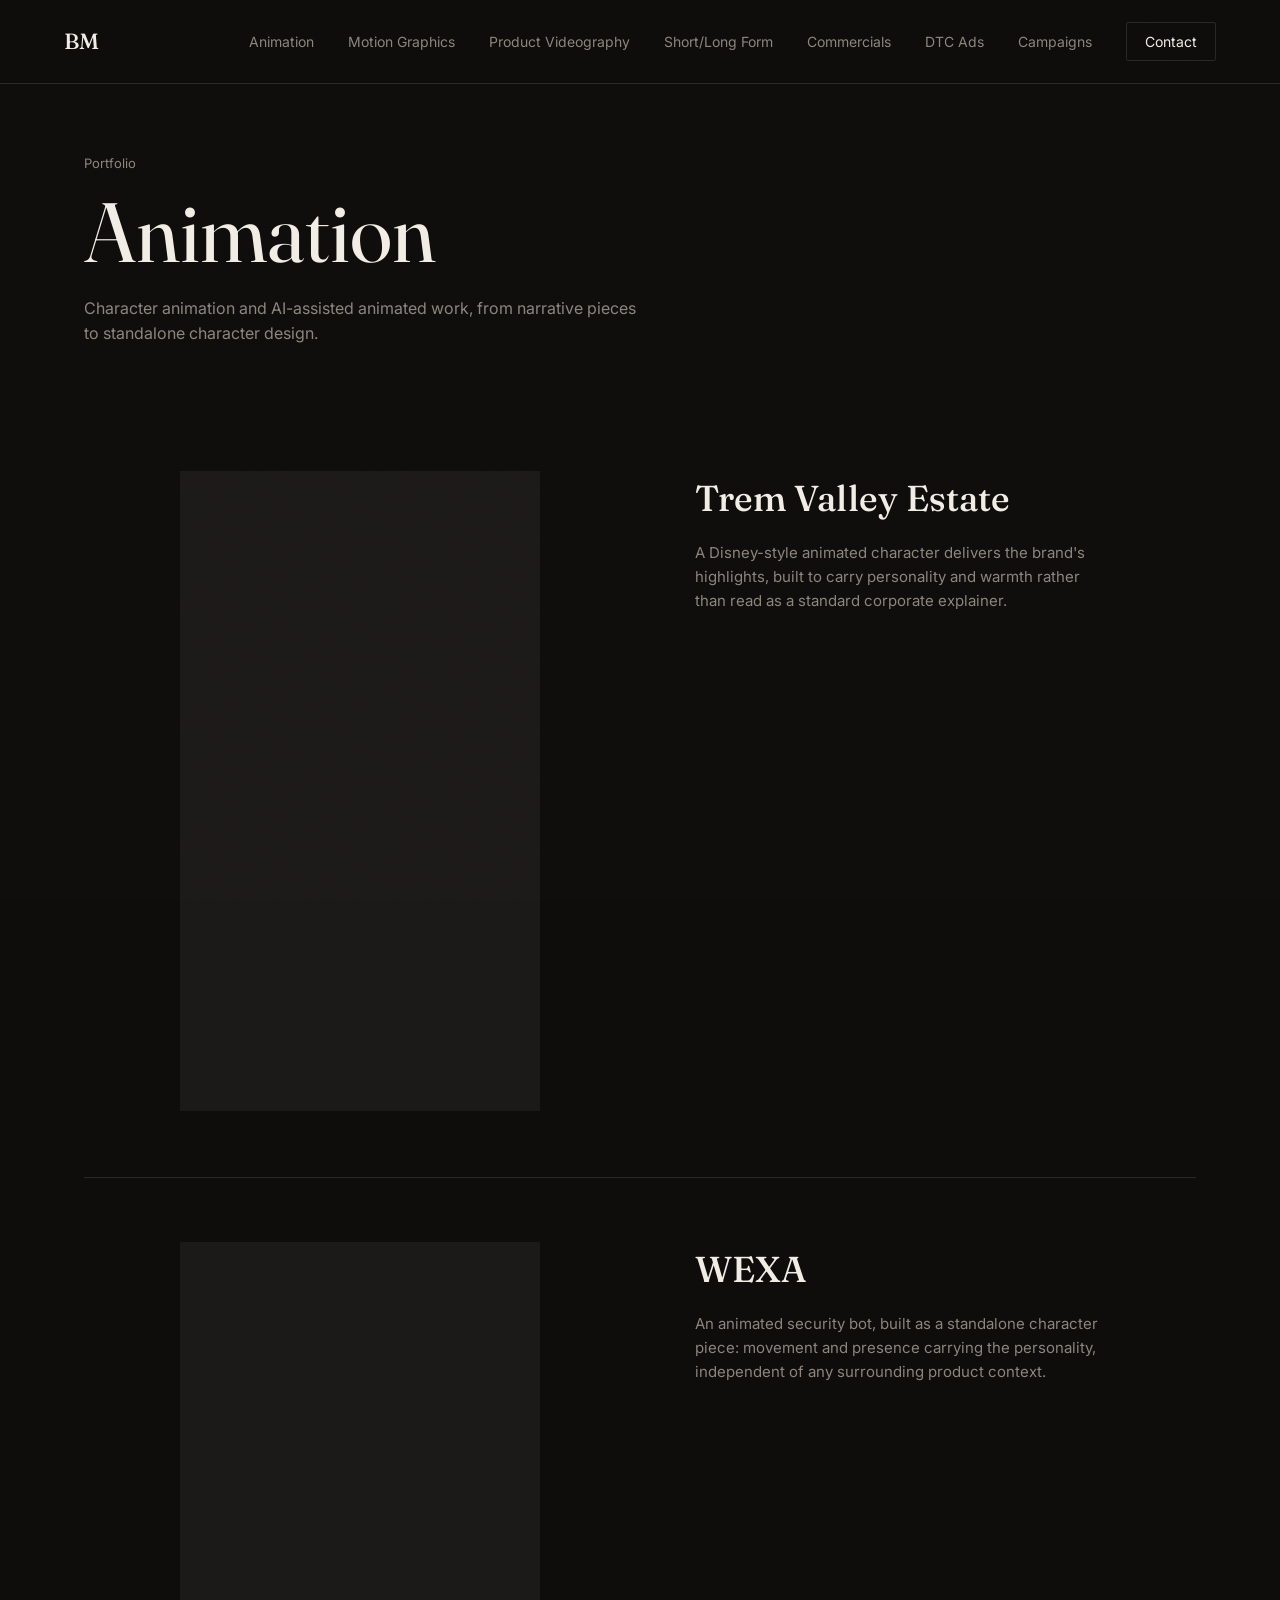
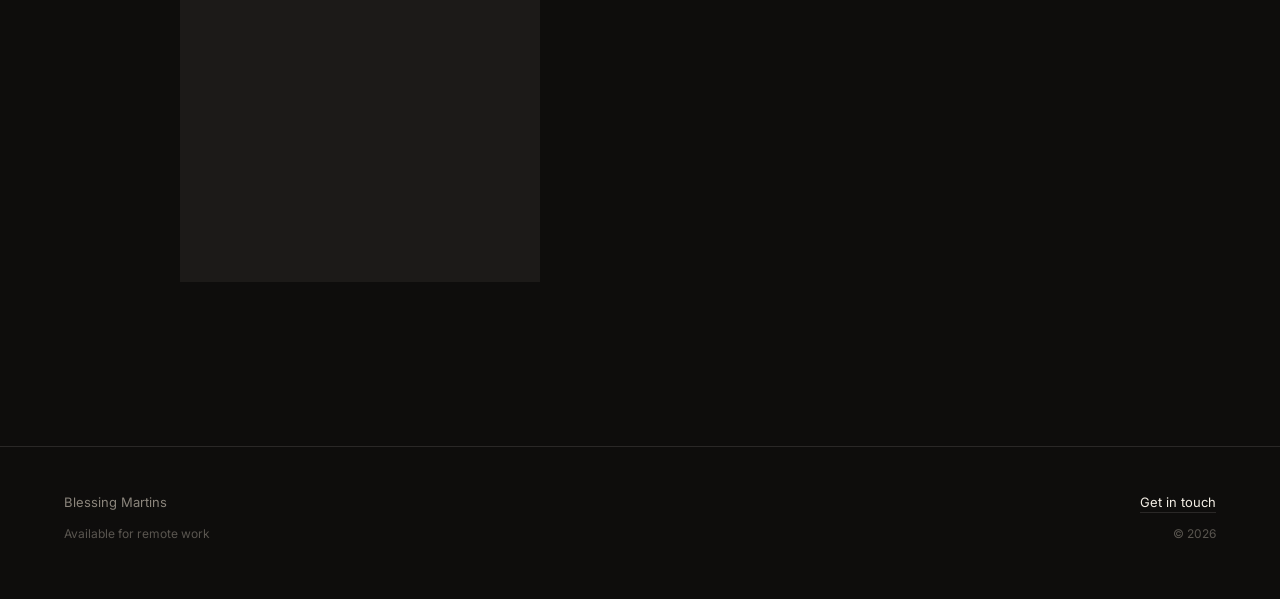
==== animation.html @ 02110c95 "Rename Animation.html to animation.html" ====
<!DOCTYPE html>

<html lang="en">
<head>
<meta charset="UTF-8">
<meta name="viewport" content="width=device-width, initial-scale=1.0">
<title>Animation: Blessing Martins</title>
<meta name="description" content="AI-assisted and character animation work, including Trem Valley Estate and WEXA.">
<link rel="preconnect" href="https://fonts.googleapis.com">
<link rel="preconnect" href="https://fonts.gstatic.com" crossorigin>
<link href="https://fonts.googleapis.com/css2?family=Fraunces:opsz,wght@9..144,300;9..144,400;9..144,500;9..144,600&family=Inter:wght@400;500;600&display=swap" rel="stylesheet">
<link rel="stylesheet" href="styles.css">
</head>
<body>

<div class="grain"></div>

<header class="site-nav">
  <a href="index.html" class="nav-mark">BM</a>
  <nav class="nav-links">
    <a href="animation.html">Animation</a>
    <a href="motion-graphics.html">Motion Graphics</a>
    <a href="product-videography.html">Product Videography</a>
    <a href="short-long-form.html">Short/Long Form</a>
    <a href="lifestyle-commercials.html">Commercials</a>
    <a href="dtc-ads.html">DTC Ads</a>
    <a href="brand-campaigns.html">Campaigns</a>
    <a href="contact.html" class="nav-cta">Contact</a>
  </nav>
  <button class="nav-toggle" aria-label="Menu" aria-expanded="false">
    <span></span><span></span><span></span>
  </button>
</header>

<section class="page-hero">
  <p class="page-eyebrow">Portfolio</p>
  <h1 class="page-title">Animation</h1>
  <p class="page-intro">Character animation and AI-assisted animated work, from narrative pieces to standalone character design.</p>
</section>

<section class="work-list">

  <article class="work-entry">
    <div class="embed-wrap embed-wrap--vertical">
      <iframe src="https://www.youtube.com/embed/hdkBNmiXy6w" title="Trem Valley Estate animation" allow="accelerometer; autoplay; clipboard-write; encrypted-media; gyroscope; picture-in-picture" allowfullscreen loading="lazy"></iframe>
    </div>
    <div class="work-copy">
      <h2>Trem Valley Estate</h2>
      <p>A Disney-style animated character delivers the brand's highlights, built to carry personality and warmth rather than read as a standard corporate explainer.</p>
    </div>
  </article>

  <article class="work-entry">
    <div class="embed-wrap embed-wrap--vertical">
      <iframe src="https://www.youtube.com/embed/DHwk0yoOimU" title="WEXA animation" allow="accelerometer; autoplay; clipboard-write; encrypted-media; gyroscope; picture-in-picture" allowfullscreen loading="lazy"></iframe>
    </div>
    <div class="work-copy">
      <h2>WEXA</h2>
      <p>An animated security bot, built as a standalone character piece: movement and presence carrying the personality, independent of any surrounding product context.</p>
    </div>
  </article>

</section>

<footer class="site-footer">
  <div class="footer-row">
    <span>Blessing Martins</span>
    <a href="contact.html">Get in touch</a>
  </div>
  <div class="footer-row footer-sub">
    <span>Available for remote work</span>
    <span>© 2026</span>
  </div>
</footer>

<script src="script.js"></script>

</body>
</html>
---- styles.css ----
/* ============================================
   TOKENS
   ============================================ */
:root{
  --black: #0E0D0C;
  --panel: #1C1A18;
  --panel-2: #211F1C;
  --cream: #F2EDE4;
  --grey: #8B857C;
  --rust: #8A1F11;
  --rust-bright: #B4341E;
  --line: rgba(242,237,228,0.12);

  --serif: 'Fraunces', Georgia, serif;
  --sans: 'Inter', -apple-system, sans-serif;

  --edge: clamp(20px, 5vw, 72px);
  --maxw: 1240px;
}

*{ box-sizing: border-box; margin: 0; padding: 0; }

html{ scroll-behavior: smooth; }

body{
  background: var(--black);
  color: var(--cream);
  font-family: var(--sans);
  font-size: 16px;
  line-height: 1.5;
  overflow-x: hidden;
  -webkit-font-smoothing: antialiased;
}

@media (prefers-reduced-motion: reduce){
  *{ animation-duration: 0.001ms !important; animation-iteration-count: 1 !important; transition-duration: 0.001ms !important; scroll-behavior: auto !important; }
}

/* subtle film-grain overlay, purely decorative */
.grain{
  position: fixed; inset: 0; pointer-events: none; z-index: 999;
  opacity: 0.035; mix-blend-mode: overlay;
  background-image: url("data:image/svg+xml,%3Csvg xmlns='http://www.w3.org/2000/svg' width='120' height='120'%3E%3Cfilter id='n'%3E%3CfeTurbulence type='fractalNoise' baseFrequency='0.9' numOctaves='2' stitchTiles='stitch'/%3E%3C/filter%3E%3Crect width='100%25' height='100%25' filter='url(%23n)'/%3E%3C/svg%3E");
}

a{ color: inherit; text-decoration: none; }

::selection{ background: var(--rust); color: var(--cream); }

:focus-visible{
  outline: 2px solid var(--rust-bright);
  outline-offset: 3px;
}

/* ============================================
   NAV
   ============================================ */
.site-nav{
  position: sticky; top: 0; z-index: 100;
  display: flex; align-items: center; justify-content: space-between;
  padding: 22px var(--edge);
  background: rgba(14,13,12,0.86);
  backdrop-filter: blur(10px);
  border-bottom: 1px solid var(--line);
}

.nav-mark{
  font-family: var(--serif);
  font-size: 22px;
  font-weight: 500;
  letter-spacing: 0.02em;
}

.nav-links{
  display: flex; align-items: center; gap: 34px;
  font-size: 14px;
}

.nav-links a{
  color: var(--grey);
  transition: color 0.2s ease;
  white-space: nowrap;
}
.nav-links a:hover{ color: var(--cream); }

.nav-cta{
  color: var(--cream) !important;
  border: 1px solid var(--line);
  padding: 8px 18px;
  border-radius: 2px;
}
.nav-cta:hover{ border-color: var(--rust-bright); }

.nav-toggle{
  display: none;
  flex-direction: column; gap: 5px;
  background: none; border: none; cursor: pointer; padding: 8px;
}
.nav-toggle span{ width: 22px; height: 1.5px; background: var(--cream); }

/* ============================================
   HERO
   ============================================ */
.hero{
  min-height: 88vh;
  display: flex; flex-direction: column; justify-content: center;
  padding: 60px var(--edge) 0;
  position: relative;
}

.hero-inner{ max-width: var(--maxw); margin: 0 auto; width: 100%; }

.tally{
  display: flex; align-items: center; gap: 10px;
  margin-bottom: 28px;
  opacity: 0;
  animation: fadeIn 0.6s ease 0.15s forwards;
}
.tally-dot{
  width: 8px; height: 8px; border-radius: 50%;
  background: var(--rust-bright);
  animation: pulse 2.2s ease-in-out 1.2s infinite;
}
.tally-label{
  font-size: 12px; letter-spacing: 0.14em; color: var(--grey);
}

.hero-title{
  font-family: var(--serif);
  font-weight: 400;
  font-size: clamp(48px, 9vw, 118px);
  line-height: 0.98;
  letter-spacing: -0.01em;
}
.hero-title .line{
  display: block;
  overflow: hidden;
}
.hero-title .line span{ display: block; }

.hero-title .line{
  clip-path: inset(0 0 0 0);
}
.hero-title .line{
  opacity: 0;
  transform: translateY(60px);
  animation: riseIn 0.9s cubic-bezier(.22,1,.36,1) forwards;
}
.hero-title .line[data-line="1"]{ animation-delay: 0.35s; }
.hero-title .line[data-line="2"]{ animation-delay: 0.5s; color: var(--grey); }

.hero-sub{
  margin-top: 26px;
  font-size: 15px;
  color: var(--grey);
  letter-spacing: 0.02em;
  opacity: 0;
  animation: fadeIn 0.7s ease 0.9s forwards;
}

@keyframes riseIn{
  to{ opacity: 1; transform: translateY(0); }
}
@keyframes fadeIn{
  to{ opacity: 1; }
}
@keyframes pulse{
  0%, 100%{ opacity: 1; box-shadow: 0 0 0 0 rgba(180,52,30,0.5); }
  50%{ opacity: 0.55; box-shadow: 0 0 0 6px rgba(180,52,30,0); }
}

.capability-strip{
  list-style: none;
  display: flex; flex-wrap: wrap;
  gap: 0;
  margin-top: 80px;
  border-top: 1px solid var(--line);
  padding-top: 0;
}
.capability-strip li{
  font-size: 13px;
  color: var(--grey);
  padding: 16px 22px 16px 0;
  margin-right: 22px;
  position: relative;
}
.capability-strip li:not(:last-child)::after{
  content: '';
  position: absolute;
  right: 0; top: 50%; transform: translateY(-50%);
  width: 1px; height: 12px;
  background: var(--line);
}

/* ============================================
   BIO
   ============================================ */
.bio{
  padding: 140px var(--edge);
  border-top: 1px solid var(--line);
}
.bio-text{
  max-width: 900px; margin: 0 auto;
  font-family: var(--serif);
  font-size: clamp(24px, 3.4vw, 40px);
  font-weight: 300;
  line-height: 1.35;
  color: var(--grey);
}
.bio-text .w{
  display: inline-block;
  opacity: 0.18;
  transition: opacity 0.4s ease, color 0.4s ease;
}
.bio-text.revealed .w{
  color: var(--cream);
}

/* ============================================
   SECTION HEAD (shared)
   ============================================ */
.section-head{
  max-width: var(--maxw); margin: 0 auto;
  padding: 0 var(--edge);
  display: flex; align-items: baseline; justify-content: space-between;
  flex-wrap: wrap; gap: 12px;
  margin-bottom: 48px;
}
.section-head h2{
  font-family: var(--serif);
  font-weight: 400;
  font-size: clamp(30px, 4vw, 46px);
}
.section-note{
  font-size: 14px; color: var(--grey);
}

/* ============================================
   PORTFOLIO GRID
   ============================================ */
.portfolio{
  padding: 40px 0 140px;
  border-top: 1px solid var(--line);
}

.cat-grid{
  max-width: var(--maxw); margin: 0 auto;
  padding: 0 var(--edge);
  display: grid;
  grid-template-columns: repeat(2, 1fr);
  gap: 2px;
  background: var(--line);
}

.cat-card{
  background: var(--black);
  padding: 0;
  display: flex; flex-direction: column;
}

.cat-media{
  aspect-ratio: 16/10;
  background: var(--panel);
  overflow: hidden;
  position: relative;
}
.cat-video{
  width: 100%; height: 100%; object-fit: cover;
  display: block;
  filter: grayscale(0.15);
  transition: filter 0.4s ease, transform 0.6s ease;
}
.cat-card:hover .cat-video{
  filter: grayscale(0);
  transform: scale(1.02);
}

.cat-meta{
  padding: 26px 4px 40px;
}
.cat-meta h3{
  font-family: var(--serif);
  font-weight: 500;
  font-size: 24px;
  margin-bottom: 6px;
}
.cat-sub{
  font-size: 13px; color: var(--grey);
  margin-bottom: 16px;
}
.cat-link{
  font-size: 13px;
  display: inline-flex; align-items: center; gap: 8px;
  border-bottom: 1px solid var(--line);
  padding-bottom: 3px;
  transition: border-color 0.2s ease, color 0.2s ease;
}
.cat-link:hover{
  border-color: var(--rust-bright);
  color: var(--rust-bright);
}

/* ============================================
   CAMPAIGNS PREVIEW
   ============================================ */
.campaigns-preview{
  padding: 120px var(--edge) 160px;
  border-top: 1px solid var(--line);
}
.campaign-strip{
  list-style: none;
  max-width: var(--maxw); margin: 44px auto 0;
  display: flex; flex-wrap: wrap;
  border-top: 1px solid var(--line);
}
.campaign-strip li{
  font-family: var(--serif);
  font-size: clamp(20px, 3vw, 32px);
  font-weight: 400;
  color: var(--grey);
  padding: 22px 34px 22px 0;
  border-bottom: 1px solid var(--line);
  flex: 1 1 auto;
  transition: color 0.25s ease;
}
.campaign-strip li:hover{ color: var(--cream); }

.btn-outline{
  display: inline-block;
  margin: 44px auto 0;
  max-width: var(--maxw);
  padding: 14px 30px;
  border: 1px solid var(--line);
  font-size: 14px;
  border-radius: 2px;
  transition: border-color 0.2s ease, background 0.2s ease;
}
.btn-outline:hover{
  border-color: var(--rust-bright);
  background: rgba(138,31,17,0.12);
}
.campaigns-preview{ text-align: left; }
.campaigns-preview .btn-outline{
  margin-left: max(var(--edge) - var(--edge), 0px);
}

/* ============================================
   FOOTER
   ============================================ */
.site-footer{
  padding: 40px var(--edge) 50px;
  border-top: 1px solid var(--line);
  font-size: 13px;
  color: var(--grey);
}
.footer-row{
  max-width: var(--maxw); margin: 0 auto;
  display: flex; justify-content: space-between;
  padding: 6px 0;
}
.footer-row a{
  color: var(--cream);
  border-bottom: 1px solid var(--line);
}
.footer-row a:hover{ border-color: var(--rust-bright); }
.footer-sub{ color: var(--grey); opacity: 0.6; font-size: 12px; }

/* ============================================
   YOUTUBE EMBEDS
   ============================================ */
.embed-wrap{
  position: relative;
  width: 100%;
  background: var(--panel);
  overflow: hidden;
}
.embed-wrap iframe{
  position: absolute; top: 0; left: 0;
  width: 100%; height: 100%;
  border: 0; display: block;
}
/* vertical 9:16 source */
.embed-wrap--vertical{
  aspect-ratio: 9/16;
  max-width: 360px;
  margin: 0 auto;
}
/* horizontal 16:9 source */
.embed-wrap--horizontal{
  aspect-ratio: 16/9;
}
.media-pending{
  aspect-ratio: 16/10;
  background: var(--panel);
  display: flex; align-items: center; justify-content: center;
  border: 1px dashed var(--line);
}
.media-pending span{
  font-size: 13px; color: var(--grey);
  letter-spacing: 0.02em;
}

/* ============================================
   PAGE HERO (sub-pages)
   ============================================ */
.page-hero{
  max-width: var(--maxw); margin: 0 auto;
  padding: 70px var(--edge) 60px;
}
.page-eyebrow{
  font-size: 13px; color: var(--grey);
  margin-bottom: 16px;
}
.page-title{
  font-family: var(--serif);
  font-weight: 400;
  font-size: clamp(40px, 7vw, 84px);
  line-height: 1;
  margin-bottom: 22px;
}
.page-intro{
  max-width: 560px;
  font-size: 16px;
  color: var(--grey);
  line-height: 1.6;
}

/* ============================================
   CAMPAIGN LIST
   ============================================ */
.campaign-list{
  max-width: var(--maxw); margin: 0 auto;
  padding: 0 var(--edge) 100px;
  display: flex; flex-direction: column;
  gap: 2px;
}

.campaign-entry{
  display: grid;
  grid-template-columns: 1.1fr 1fr;
  gap: 60px;
  padding: 64px 0;
  border-top: 1px solid var(--line);
  align-items: start;
}
.campaign-entry:first-child{ border-top: none; }

.campaign-media{
  aspect-ratio: 16/10;
  background: var(--panel);
  overflow: hidden;
}
.campaign-media video{
  width: 100%; height: 100%; object-fit: cover; display: block;
}

.campaign-copy h2{
  font-family: var(--serif);
  font-weight: 500;
  font-size: clamp(26px, 3vw, 36px);
  margin-bottom: 30px;
}

.brief-grid{
  display: flex; flex-direction: column; gap: 22px;
}
.brief-grid dt{
  font-size: 12px;
  letter-spacing: 0.06em;
  color: var(--rust-bright);
  margin-bottom: 6px;
}
.brief-grid dd{
  font-size: 15px;
  color: var(--cream);
  line-height: 1.55;
  max-width: 46ch;
}

.campaign-entry--split{
  grid-template-columns: 1fr;
  gap: 40px;
}
.campaign-copy--full{ max-width: 640px; }
.campaign-media-pair{
  display: grid;
  grid-template-columns: 1fr 1fr;
  gap: 24px;
}
.media-label{
  margin-top: 10px;
  font-size: 13px;
  color: var(--grey);
}

/* ============================================
   WORK LIST (category pages)
   ============================================ */
.work-list{
  max-width: var(--maxw); margin: 0 auto;
  padding: 0 var(--edge) 100px;
  display: flex; flex-direction: column;
  gap: 2px;
}

.work-entry{
  display: grid;
  grid-template-columns: 1.1fr 1fr;
  gap: 60px;
  padding: 64px 0;
  border-top: 1px solid var(--line);
  align-items: start;
}
.work-entry:first-child{ border-top: none; }

.work-media{
  aspect-ratio: 16/10;
  background: var(--panel);
  overflow: hidden;
}
.work-media video{
  width: 100%; height: 100%; object-fit: cover; display: block;
}

.work-copy h2{
  font-family: var(--serif);
  font-weight: 500;
  font-size: clamp(26px, 3vw, 36px);
  margin-bottom: 16px;
}
.work-copy p{
  font-size: 15px;
  color: var(--grey);
  line-height: 1.6;
  max-width: 46ch;
}

/* before/after pair (TCR) */
.work-entry--pair{
  grid-template-columns: 1fr 1fr;
  gap: 24px;
  padding-bottom: 32px;
}
.work-entry--pair .media-label{
  margin-top: 10px;
  font-size: 13px;
  color: var(--grey);
}
.work-copy--standalone{
  padding: 0 0 64px;
  max-width: 640px;
}

/* ============================================
   CONTACT PAGE
   ============================================ */
.contact-hero{
  max-width: 720px; margin: 0 auto;
  padding: 110px var(--edge) 160px;
}
.contact-title{
  font-family: var(--serif);
  font-weight: 400;
  font-size: clamp(44px, 8vw, 88px);
  line-height: 1.02;
  margin: 20px 0 26px;
}
.contact-email{
  display: inline-block;
  margin-top: 46px;
  font-family: var(--serif);
  font-size: clamp(22px, 3.2vw, 32px);
  color: var(--cream);
  border-bottom: 1px solid var(--line);
  padding-bottom: 6px;
  transition: color 0.2s ease, border-color 0.2s ease;
}
.contact-email:hover{
  color: var(--rust-bright);
  border-color: var(--rust-bright);
}
.contact-meta{
  margin-top: 70px;
  display: flex; flex-direction: column; gap: 26px;
  border-top: 1px solid var(--line);
  padding-top: 36px;
}
.contact-meta dt{
  font-size: 12px;
  letter-spacing: 0.06em;
  color: var(--rust-bright);
  margin-bottom: 8px;
}
.contact-meta dd{
  font-size: 15px;
  color: var(--grey);
  line-height: 1.55;
  max-width: 46ch;
}

/* ============================================
   RESPONSIVE
   ============================================ */
@media (max-width: 860px){
  .nav-links{
    position: fixed; top: 65px; left: 0; right: 0;
    background: var(--black);
    flex-direction: column;
    align-items: flex-start;
    padding: 20px var(--edge) 30px;
    border-bottom: 1px solid var(--line);
    transform: translateY(-8px);
    opacity: 0;
    pointer-events: none;
    transition: opacity 0.2s ease, transform 0.2s ease;
  }
  .nav-links.open{
    opacity: 1; transform: translateY(0); pointer-events: auto;
  }
  .nav-toggle{ display: flex; }

  .cat-grid{ grid-template-columns: 1fr; }
  .campaign-strip li{ flex: 1 1 100%; }

  .campaign-entry{ grid-template-columns: 1fr; gap: 28px; }
  .campaign-media-pair{ grid-template-columns: 1fr; }

  .work-entry{ grid-template-columns: 1fr; gap: 28px; }
  .work-entry--pair{ grid-template-columns: 1fr; }
}
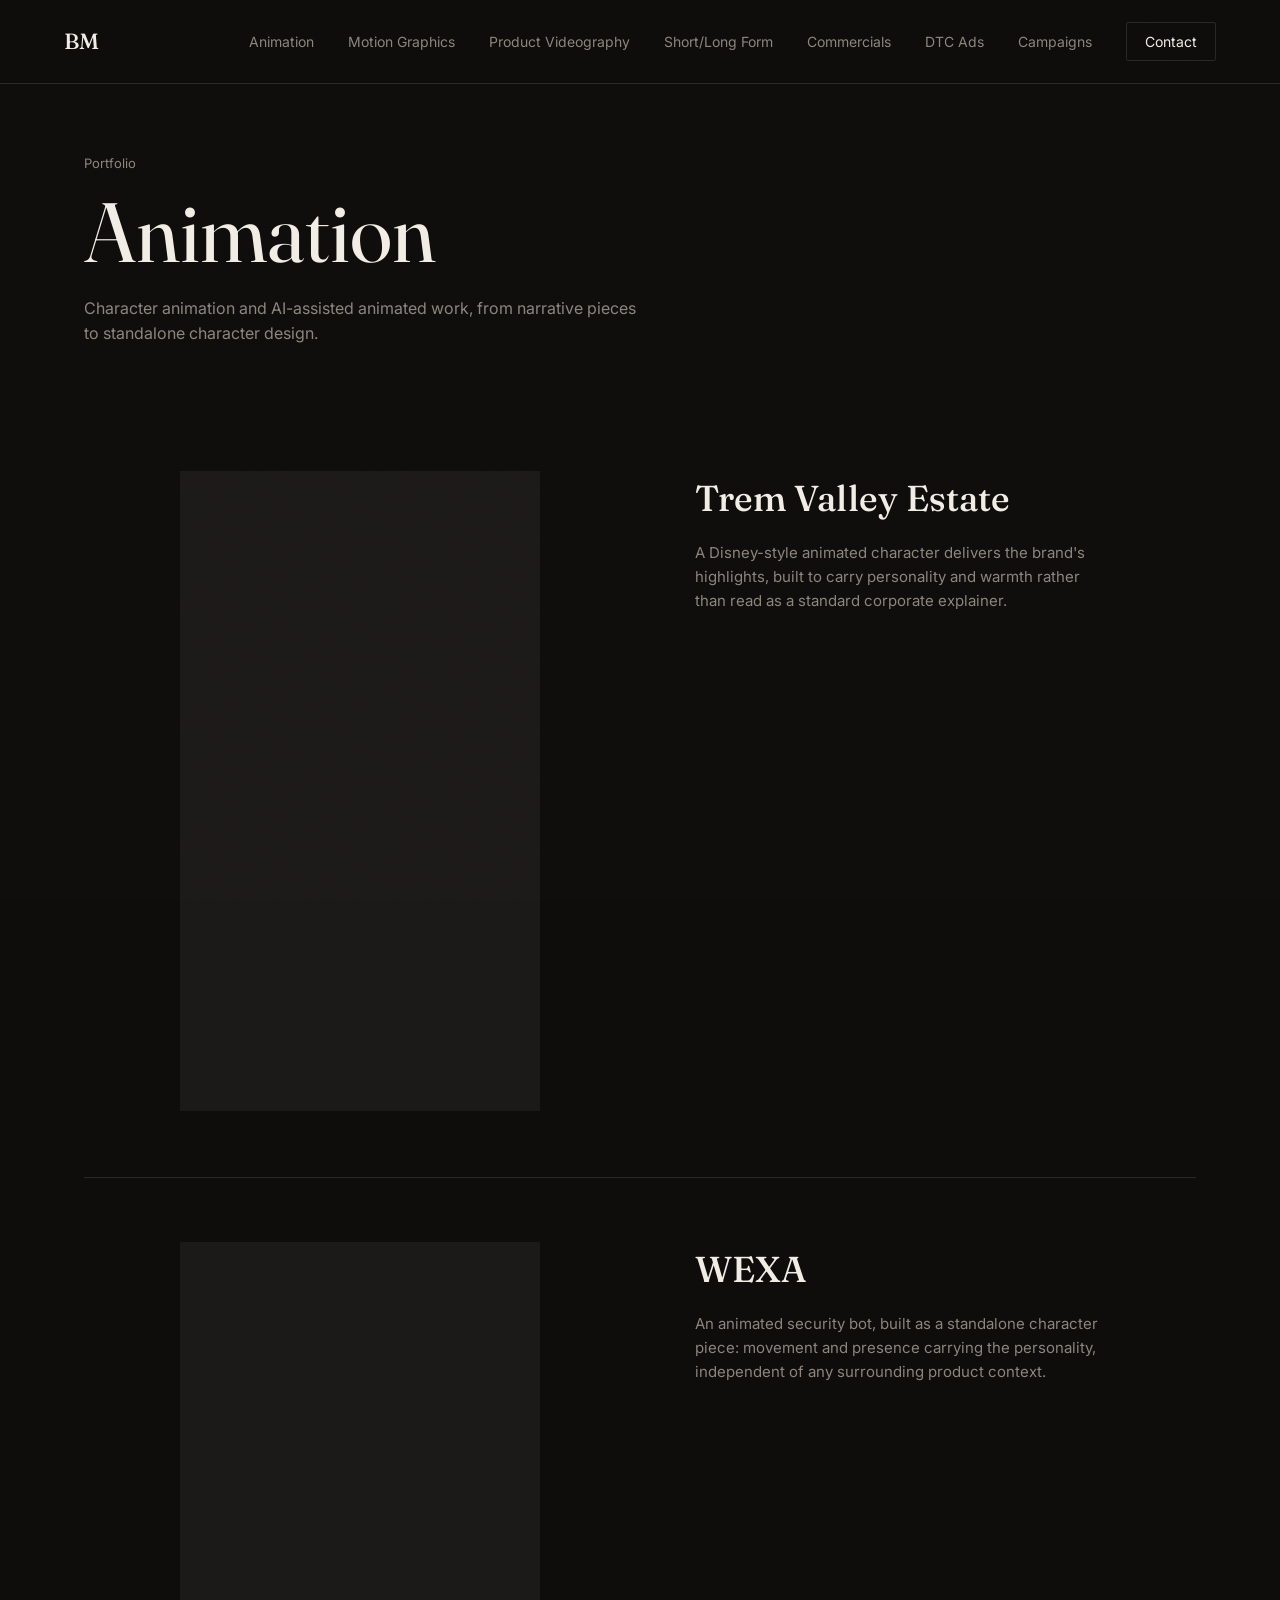
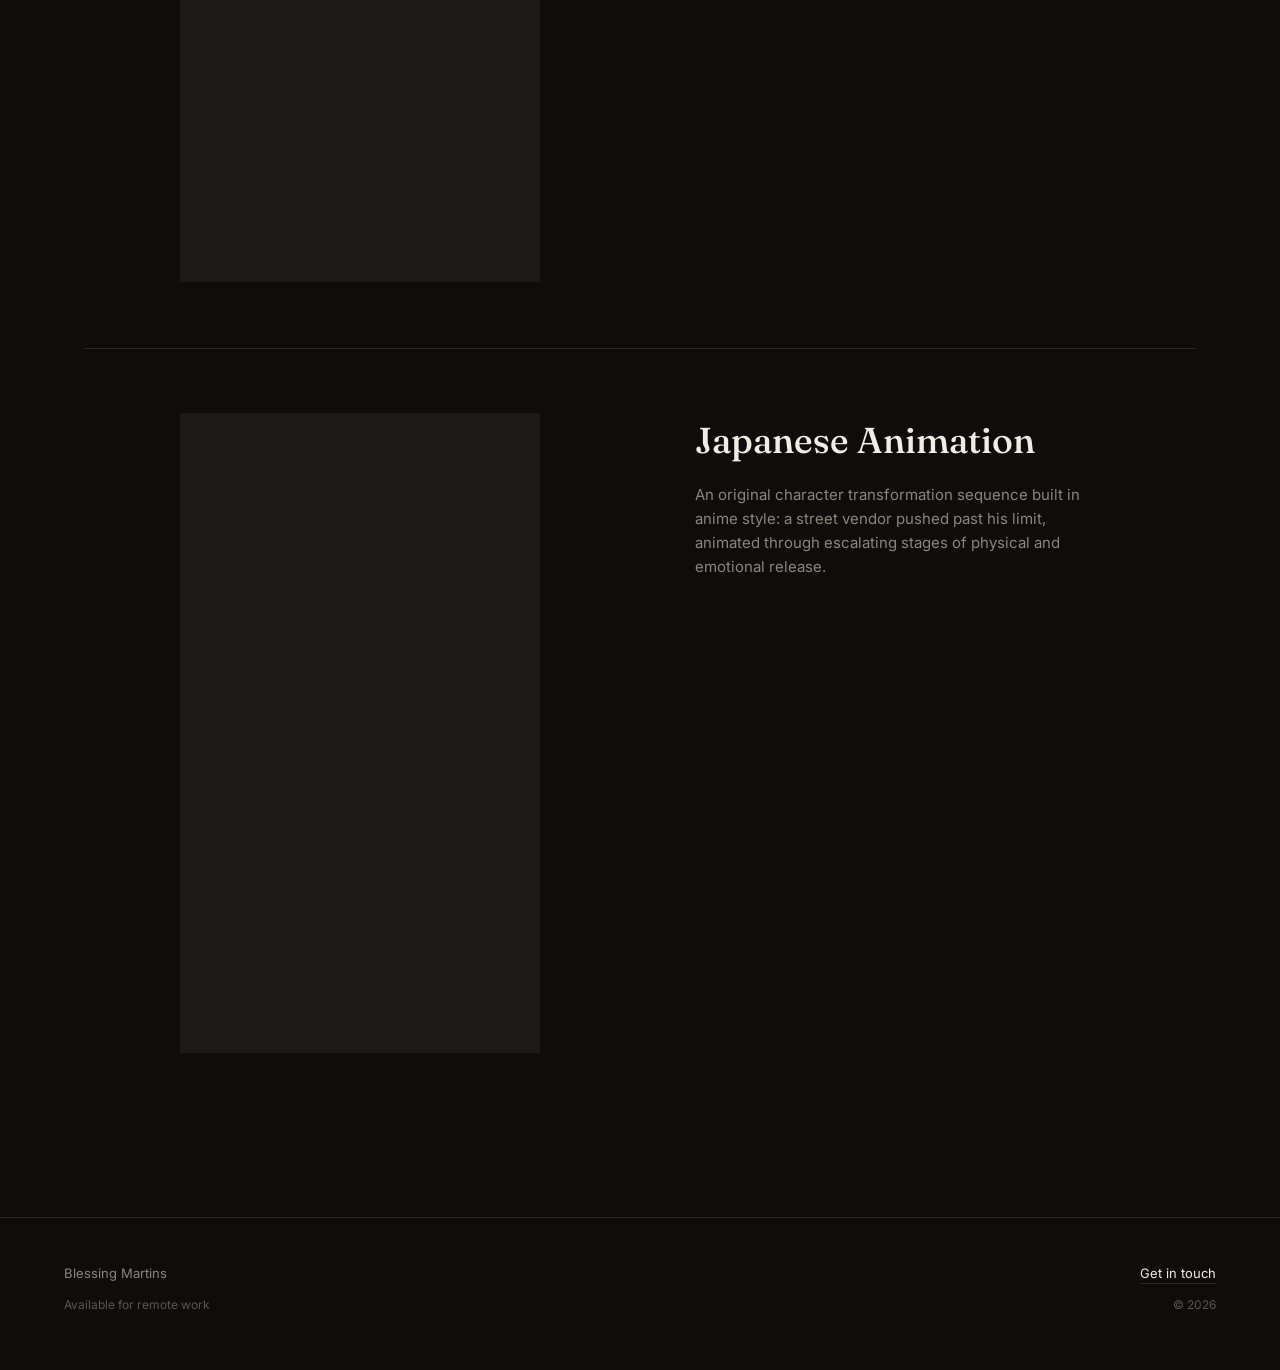
==== commit 88d10999: "Update animation.html" ====
--- a/animation.html
+++ b/animation.html
@@ -5,7 +5,7 @@
 <meta charset="UTF-8">
 <meta name="viewport" content="width=device-width, initial-scale=1.0">
 <title>Animation: Blessing Martins</title>
-<meta name="description" content="AI-assisted and character animation work, including Trem Valley Estate and WEXA.">
+<meta name="description" content="AI-assisted and character animation work, including Trem Valley Estate, WEXA, and an original anime-style transformation piece.">
 <link rel="preconnect" href="https://fonts.googleapis.com">
 <link rel="preconnect" href="https://fonts.gstatic.com" crossorigin>
 <link href="https://fonts.googleapis.com/css2?family=Fraunces:opsz,wght@9..144,300;9..144,400;9..144,500;9..144,600&family=Inter:wght@400;500;600&display=swap" rel="stylesheet">
@@ -60,6 +60,16 @@
     </div>
   </article>
 
+  <article class="work-entry">
+    <div class="embed-wrap embed-wrap--vertical">
+      <iframe src="https://www.youtube.com/embed/PDfCoNoVwqo" title="Japanese Animation" allow="accelerometer; autoplay; clipboard-write; encrypted-media; gyroscope; picture-in-picture" allowfullscreen loading="lazy"></iframe>
+    </div>
+    <div class="work-copy">
+      <h2>Japanese Animation</h2>
+      <p>An original character transformation sequence built in anime style: a street vendor pushed past his limit, animated through escalating stages of physical and emotional release.</p>
+    </div>
+  </article>
+
 </section>
 
 <footer class="site-footer">
--- a/styles.css
+++ b/styles.css
@@ -7,8 +7,8 @@
   --panel-2: #211F1C;
   --cream: #F2EDE4;
   --grey: #8B857C;
-  --rust: #8A1F11;
-  --rust-bright: #B4341E;
+  --rust: #C4460C;
+  --rust-bright: #FF6B1A;
   --line: rgba(242,237,228,0.12);
 
   --serif: 'Fraunces', Georgia, serif;
@@ -248,19 +248,25 @@
   padding: 0 var(--edge);
   display: grid;
   grid-template-columns: repeat(2, 1fr);
-  gap: 2px;
-  background: var(--line);
+  gap: 24px;
 }
 
 .cat-card{
-  background: var(--black);
+  background: var(--panel);
   padding: 0;
   display: flex; flex-direction: column;
+  border: 1px solid var(--line);
+  border-radius: 3px;
+  overflow: hidden;
+  transition: border-color 0.25s ease;
+}
+.cat-card:hover{
+  border-color: var(--rust-bright);
 }
 
 .cat-media{
   aspect-ratio: 16/10;
-  background: var(--panel);
+  background: var(--panel-2);
   overflow: hidden;
   position: relative;
 }
@@ -276,7 +282,7 @@
 }
 
 .cat-meta{
-  padding: 26px 4px 40px;
+  padding: 24px 22px 28px;
 }
 .cat-meta h3{
   font-family: var(--serif);
@@ -286,18 +292,28 @@
 }
 .cat-sub{
   font-size: 13px; color: var(--grey);
-  margin-bottom: 16px;
+  margin-bottom: 20px;
 }
 .cat-link{
-  font-size: 13px;
+  font-size: 14px;
+  font-weight: 600;
   display: inline-flex; align-items: center; gap: 8px;
-  border-bottom: 1px solid var(--line);
-  padding-bottom: 3px;
-  transition: border-color 0.2s ease, color 0.2s ease;
+  color: var(--black);
+  background: var(--rust-bright);
+  padding: 12px 20px;
+  border-radius: 3px;
+  transition: background 0.2s ease, transform 0.15s ease;
 }
 .cat-link:hover{
-  border-color: var(--rust-bright);
-  color: var(--rust-bright);
+  background: var(--cream);
+  transform: translateY(-1px);
+}
+.cat-link::after{
+  content: '→';
+  transition: transform 0.2s ease;
+}
+.cat-link:hover::after{
+  transform: translateX(3px);
 }
 
 /* ============================================
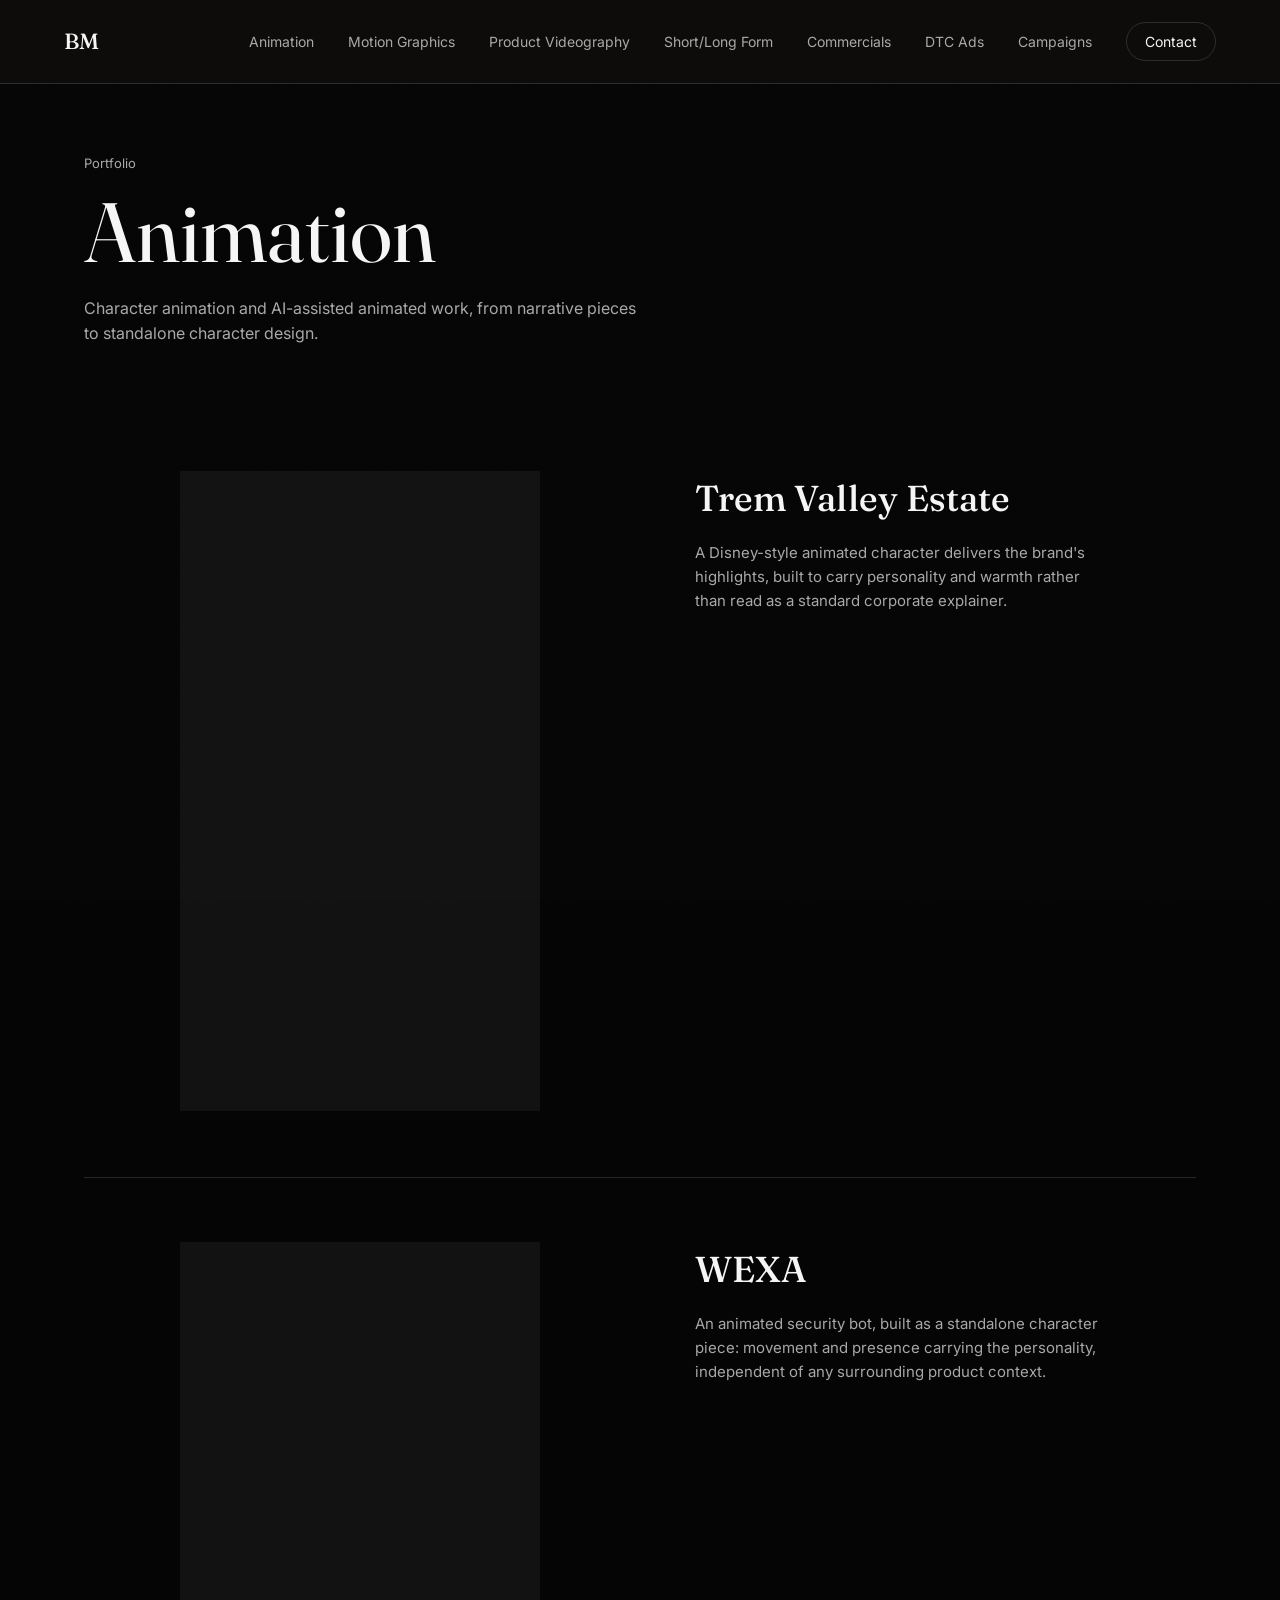
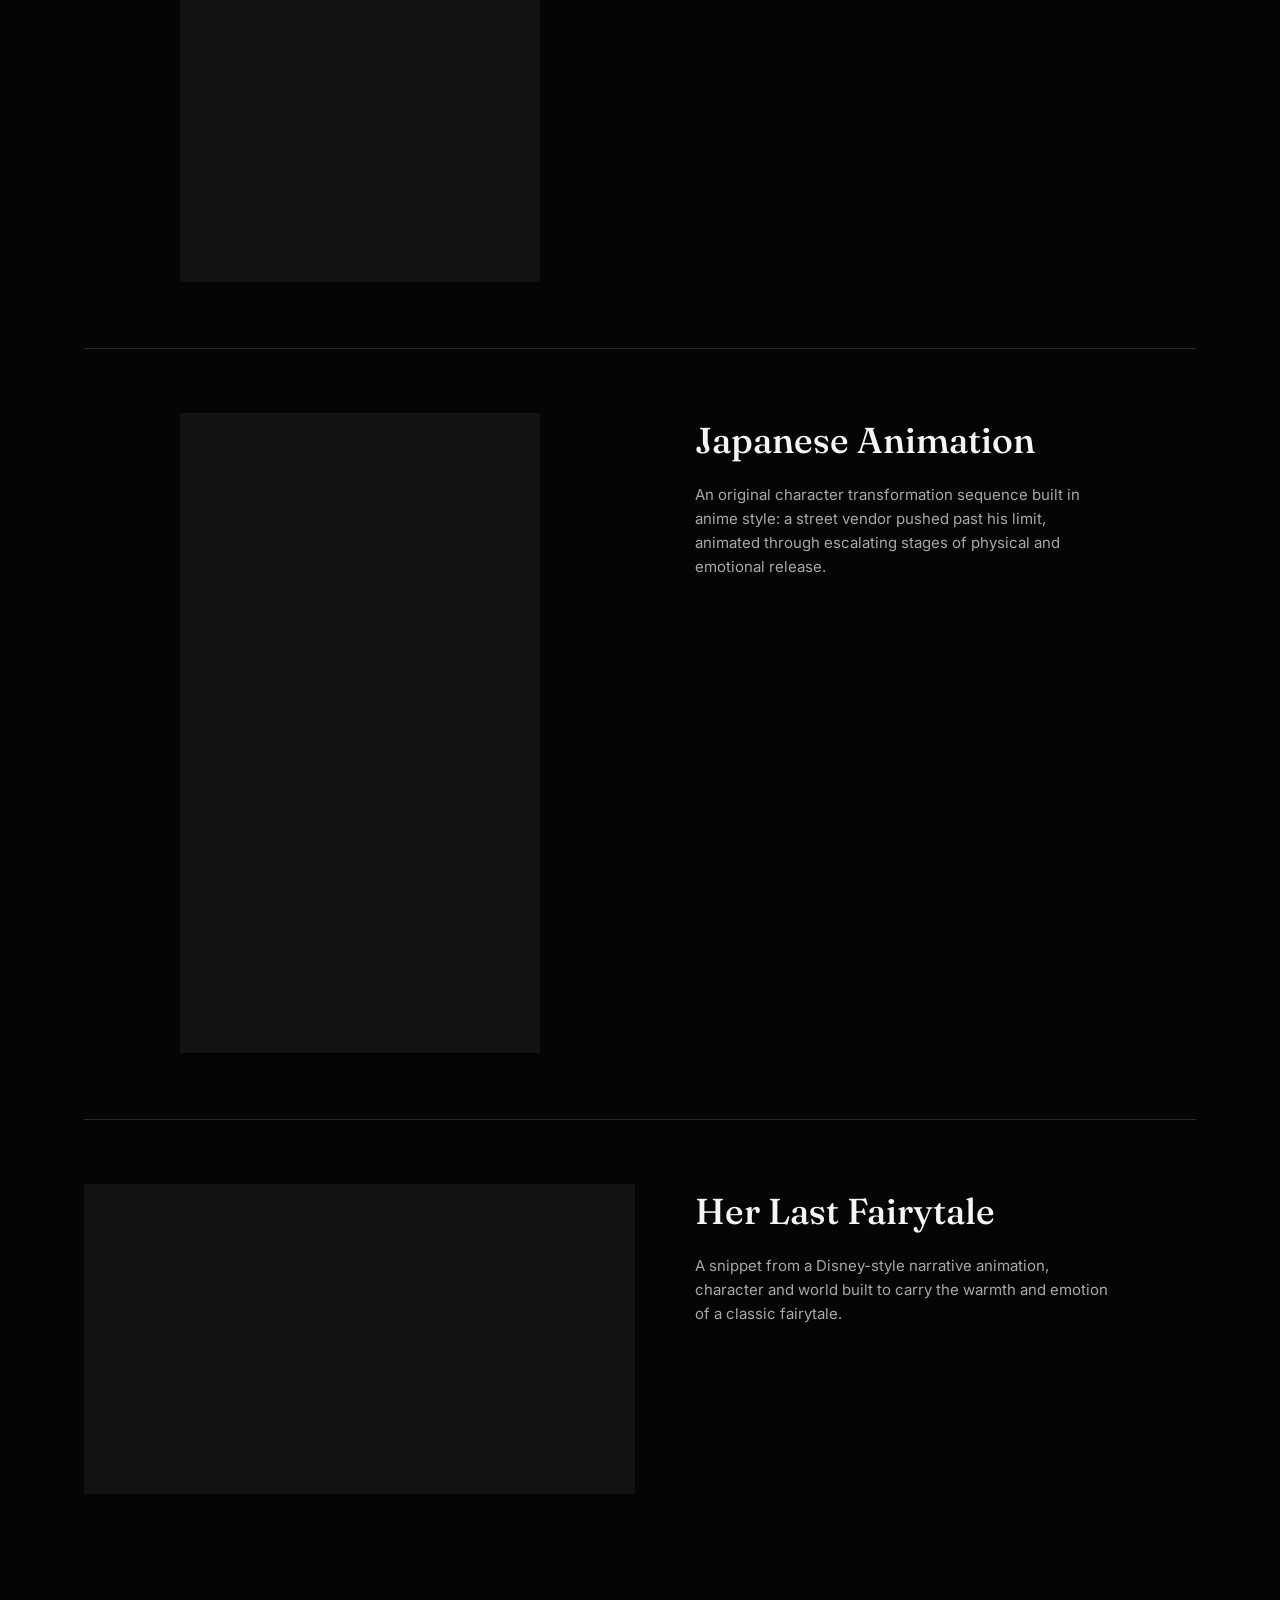
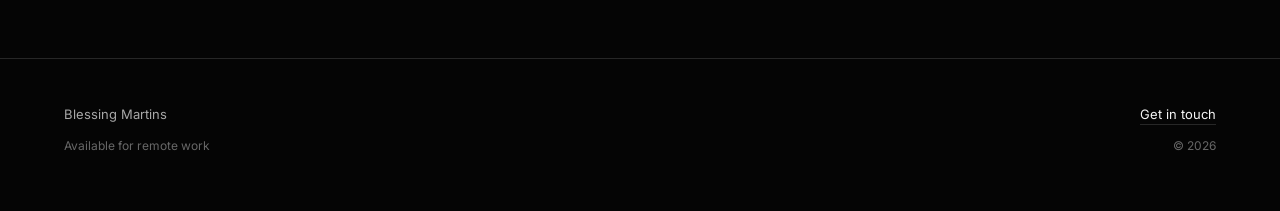
==== commit fe115cf6: "Update animation.html" ====
--- a/animation.html
+++ b/animation.html
@@ -5,7 +5,7 @@
 <meta charset="UTF-8">
 <meta name="viewport" content="width=device-width, initial-scale=1.0">
 <title>Animation: Blessing Martins</title>
-<meta name="description" content="AI-assisted and character animation work, including Trem Valley Estate, WEXA, and an original anime-style transformation piece.">
+<meta name="description" content="AI-assisted and character animation work, including Trem Valley Estate, WEXA, Her Last Fairytale, and an original anime-style transformation piece.">
 <link rel="preconnect" href="https://fonts.googleapis.com">
 <link rel="preconnect" href="https://fonts.gstatic.com" crossorigin>
 <link href="https://fonts.googleapis.com/css2?family=Fraunces:opsz,wght@9..144,300;9..144,400;9..144,500;9..144,600&family=Inter:wght@400;500;600&display=swap" rel="stylesheet">
@@ -70,6 +70,16 @@
     </div>
   </article>
 
+  <article class="work-entry">
+    <div class="embed-wrap embed-wrap--horizontal">
+      <iframe src="https://www.youtube.com/embed/Scr6xDtPI-4" title="Her Last Fairytale" allow="accelerometer; autoplay; clipboard-write; encrypted-media; gyroscope; picture-in-picture" allowfullscreen loading="lazy"></iframe>
+    </div>
+    <div class="work-copy">
+      <h2>Her Last Fairytale</h2>
+      <p>A snippet from a Disney-style narrative animation, character and world built to carry the warmth and emotion of a classic fairytale.</p>
+    </div>
+  </article>
+
 </section>
 
 <footer class="site-footer">
--- a/styles.css
+++ b/styles.css
@@ -2,14 +2,15 @@
    TOKENS
    ============================================ */
 :root{
-  --black: #0E0D0C;
-  --panel: #1C1A18;
-  --panel-2: #211F1C;
-  --cream: #F2EDE4;
-  --grey: #8B857C;
+  --black: #050505;
+  --panel: #121212;
+  --panel-2: #161616;
+  --cream: #F5F5F5;
+  --grey: #A8A8A8;
   --rust: #C4460C;
   --rust-bright: #FF6B1A;
-  --line: rgba(242,237,228,0.12);
+  --cyan: #00E5FF;
+  --line: rgba(245,245,245,0.14);
 
   --serif: 'Fraunces', Georgia, serif;
   --sans: 'Inter', -apple-system, sans-serif;
@@ -87,7 +88,7 @@
   color: var(--cream) !important;
   border: 1px solid var(--line);
   padding: 8px 18px;
-  border-radius: 2px;
+  border-radius: 999px;
 }
 .nav-cta:hover{ border-color: var(--rust-bright); }
 
@@ -97,6 +98,48 @@
   background: none; border: none; cursor: pointer; padding: 8px;
 }
 .nav-toggle span{ width: 22px; height: 1.5px; background: var(--cream); }
+
+/* ============================================
+   SCROLL TIMELINE
+   ============================================ */
+.scroll-timeline{
+  position: sticky;
+  top: 65px;
+  z-index: 90;
+  height: 28px;
+  background: var(--black);
+  border-bottom: 1px solid var(--line);
+  display: flex;
+  align-items: center;
+  overflow: hidden;
+}
+.timeline-track{
+  position: relative;
+  display: flex;
+  align-items: center;
+  gap: 3px;
+  width: 100%;
+  padding: 0 var(--edge);
+  height: 100%;
+}
+.timeline-clip{
+  flex: 1;
+  height: 10px;
+  background: var(--panel-2);
+  border: 1px solid var(--line);
+  border-radius: 4px;
+}
+.timeline-playhead{
+  position: absolute;
+  top: 0;
+  left: 0;
+  width: 2px;
+  height: 100%;
+  background: var(--rust-bright);
+  box-shadow: 0 0 6px var(--rust-bright);
+  transform: translateX(0);
+  will-change: transform;
+}
 
 /* ============================================
    HERO
@@ -125,6 +168,37 @@
   font-size: 12px; letter-spacing: 0.14em; color: var(--grey);
 }
 
+.title-card{
+  display: inline-block;
+  padding: clamp(24px, 4vw, 56px) clamp(28px, 5vw, 64px);
+  border: 1px solid rgba(0,229,255,0.35);
+  border-radius: 24px;
+  background: linear-gradient(180deg, rgba(0,229,255,0.06), rgba(0,229,255,0.01));
+  box-shadow:
+    0 0 24px rgba(0,229,255,0.15),
+    0 0 60px rgba(0,229,255,0.08),
+    inset 0 0 40px rgba(0,229,255,0.04);
+  position: relative;
+  opacity: 0;
+  animation: cardIn 0.8s ease 0.1s forwards;
+}
+.title-card::before{
+  content: '';
+  position: absolute;
+  top: -1px; left: -1px; right: -1px; bottom: -1px;
+  border-radius: 24px;
+  border: 1px solid rgba(0,229,255,0.5);
+  animation: cardPulse 3s ease-in-out 1s infinite;
+  pointer-events: none;
+}
+@keyframes cardIn{
+  to{ opacity: 1; }
+}
+@keyframes cardPulse{
+  0%, 100%{ box-shadow: 0 0 0 0 rgba(0,229,255,0.25); }
+  50%{ box-shadow: 0 0 0 4px rgba(0,229,255,0); }
+}
+
 .hero-title{
   font-family: var(--serif);
   font-weight: 400;
@@ -146,7 +220,7 @@
   transform: translateY(60px);
   animation: riseIn 0.9s cubic-bezier(.22,1,.36,1) forwards;
 }
-.hero-title .line[data-line="1"]{ animation-delay: 0.35s; }
+.hero-title .line[data-line="1"]{ animation-delay: 0.35s; text-shadow: 0 0 30px rgba(0,229,255,0.35); }
 .hero-title .line[data-line="2"]{ animation-delay: 0.5s; color: var(--grey); }
 
 .hero-sub{
@@ -209,7 +283,7 @@
 }
 .bio-text .w{
   display: inline-block;
-  opacity: 0.18;
+  opacity: 0.38;
   transition: opacity 0.4s ease, color 0.4s ease;
 }
 .bio-text.revealed .w{
@@ -256,12 +330,47 @@
   padding: 0;
   display: flex; flex-direction: column;
   border: 1px solid var(--line);
-  border-radius: 3px;
+  border-radius: 20px;
   overflow: hidden;
-  transition: border-color 0.25s ease;
+  transition: border-color 0.25s ease, background 0.25s ease, transform 0.25s ease;
+  position: relative;
 }
 .cat-card:hover{
   border-color: var(--rust-bright);
+  background: var(--panel-2);
+  transform: translateY(-2px);
+}
+
+.cat-card--flip{
+  background: var(--rust-bright);
+  border-color: var(--rust-bright);
+}
+.cat-card--flip:hover{
+  background: var(--cream);
+  border-color: var(--cream);
+}
+.cat-card--flip .cat-meta{
+  border-top-color: rgba(5,5,5,0.25);
+}
+.cat-card--flip .cat-index{
+  color: var(--black);
+}
+.cat-card--flip .cat-meta h3{
+  color: var(--black);
+}
+.cat-card--flip .cat-sub{
+  color: rgba(5,5,5,0.65);
+}
+.cat-card--flip .cat-link{
+  background: var(--black);
+  color: var(--rust-bright);
+}
+.cat-card--flip .cat-link:hover{
+  background: var(--cream);
+  color: var(--black);
+}
+.cat-card--flip .cat-media{
+  background: rgba(5,5,5,0.15);
 }
 
 .cat-media{
@@ -282,17 +391,29 @@
 }
 
 .cat-meta{
-  padding: 24px 22px 28px;
+  padding: 28px 24px 32px;
+  border-top: 1px solid var(--line);
+}
+.cat-index{
+  font-family: var(--sans);
+  font-size: 12px;
+  font-weight: 600;
+  letter-spacing: 0.12em;
+  color: var(--rust-bright);
+  margin-bottom: 14px;
+  display: block;
 }
 .cat-meta h3{
   font-family: var(--serif);
-  font-weight: 500;
-  font-size: 24px;
-  margin-bottom: 6px;
+  font-weight: 600;
+  font-size: clamp(26px, 3vw, 32px);
+  line-height: 1.05;
+  margin-bottom: 10px;
+  letter-spacing: -0.01em;
 }
 .cat-sub{
   font-size: 13px; color: var(--grey);
-  margin-bottom: 20px;
+  margin-bottom: 22px;
 }
 .cat-link{
   font-size: 14px;
@@ -301,7 +422,7 @@
   color: var(--black);
   background: var(--rust-bright);
   padding: 12px 20px;
-  border-radius: 3px;
+  border-radius: 999px;
   transition: background 0.2s ease, transform 0.15s ease;
 }
 .cat-link:hover{
@@ -323,41 +444,39 @@
   padding: 120px var(--edge) 160px;
   border-top: 1px solid var(--line);
 }
-.campaign-strip{
-  list-style: none;
-  max-width: var(--maxw); margin: 44px auto 0;
-  display: flex; flex-wrap: wrap;
-  border-top: 1px solid var(--line);
-}
-.campaign-strip li{
-  font-family: var(--serif);
-  font-size: clamp(20px, 3vw, 32px);
-  font-weight: 400;
-  color: var(--grey);
-  padding: 22px 34px 22px 0;
-  border-bottom: 1px solid var(--line);
-  flex: 1 1 auto;
-  transition: color 0.25s ease;
-}
-.campaign-strip li:hover{ color: var(--cream); }
-
-.btn-outline{
-  display: inline-block;
-  margin: 44px auto 0;
-  max-width: var(--maxw);
-  padding: 14px 30px;
-  border: 1px solid var(--line);
+.campaigns-copy{
+  max-width: 680px;
+  margin: 32px 0 0;
+  font-size: clamp(16px, 2vw, 19px);
+  line-height: 1.65;
+  color: var(--grey);
+}
+
+.btn-solid{
+  display: inline-flex;
+  align-items: center;
+  gap: 10px;
+  margin: 40px 0 0;
+  padding: 16px 34px;
+  background: var(--rust-bright);
+  color: var(--black);
   font-size: 14px;
-  border-radius: 2px;
-  transition: border-color 0.2s ease, background 0.2s ease;
-}
-.btn-outline:hover{
-  border-color: var(--rust-bright);
-  background: rgba(138,31,17,0.12);
-}
-.campaigns-preview{ text-align: left; }
-.campaigns-preview .btn-outline{
-  margin-left: max(var(--edge) - var(--edge), 0px);
+  font-weight: 700;
+  letter-spacing: 0.04em;
+  text-transform: uppercase;
+  border-radius: 999px;
+  transition: background 0.2s ease, transform 0.15s ease;
+}
+.btn-solid:hover{
+  background: var(--cream);
+  transform: translateY(-1px);
+}
+.btn-solid::after{
+  content: '→';
+  transition: transform 0.2s ease;
+}
+.btn-solid:hover::after{
+  transform: translateX(3px);
 }
 
 /* ============================================
@@ -636,7 +755,6 @@
   .nav-toggle{ display: flex; }
 
   .cat-grid{ grid-template-columns: 1fr; }
-  .campaign-strip li{ flex: 1 1 100%; }
 
   .campaign-entry{ grid-template-columns: 1fr; gap: 28px; }
   .campaign-media-pair{ grid-template-columns: 1fr; }
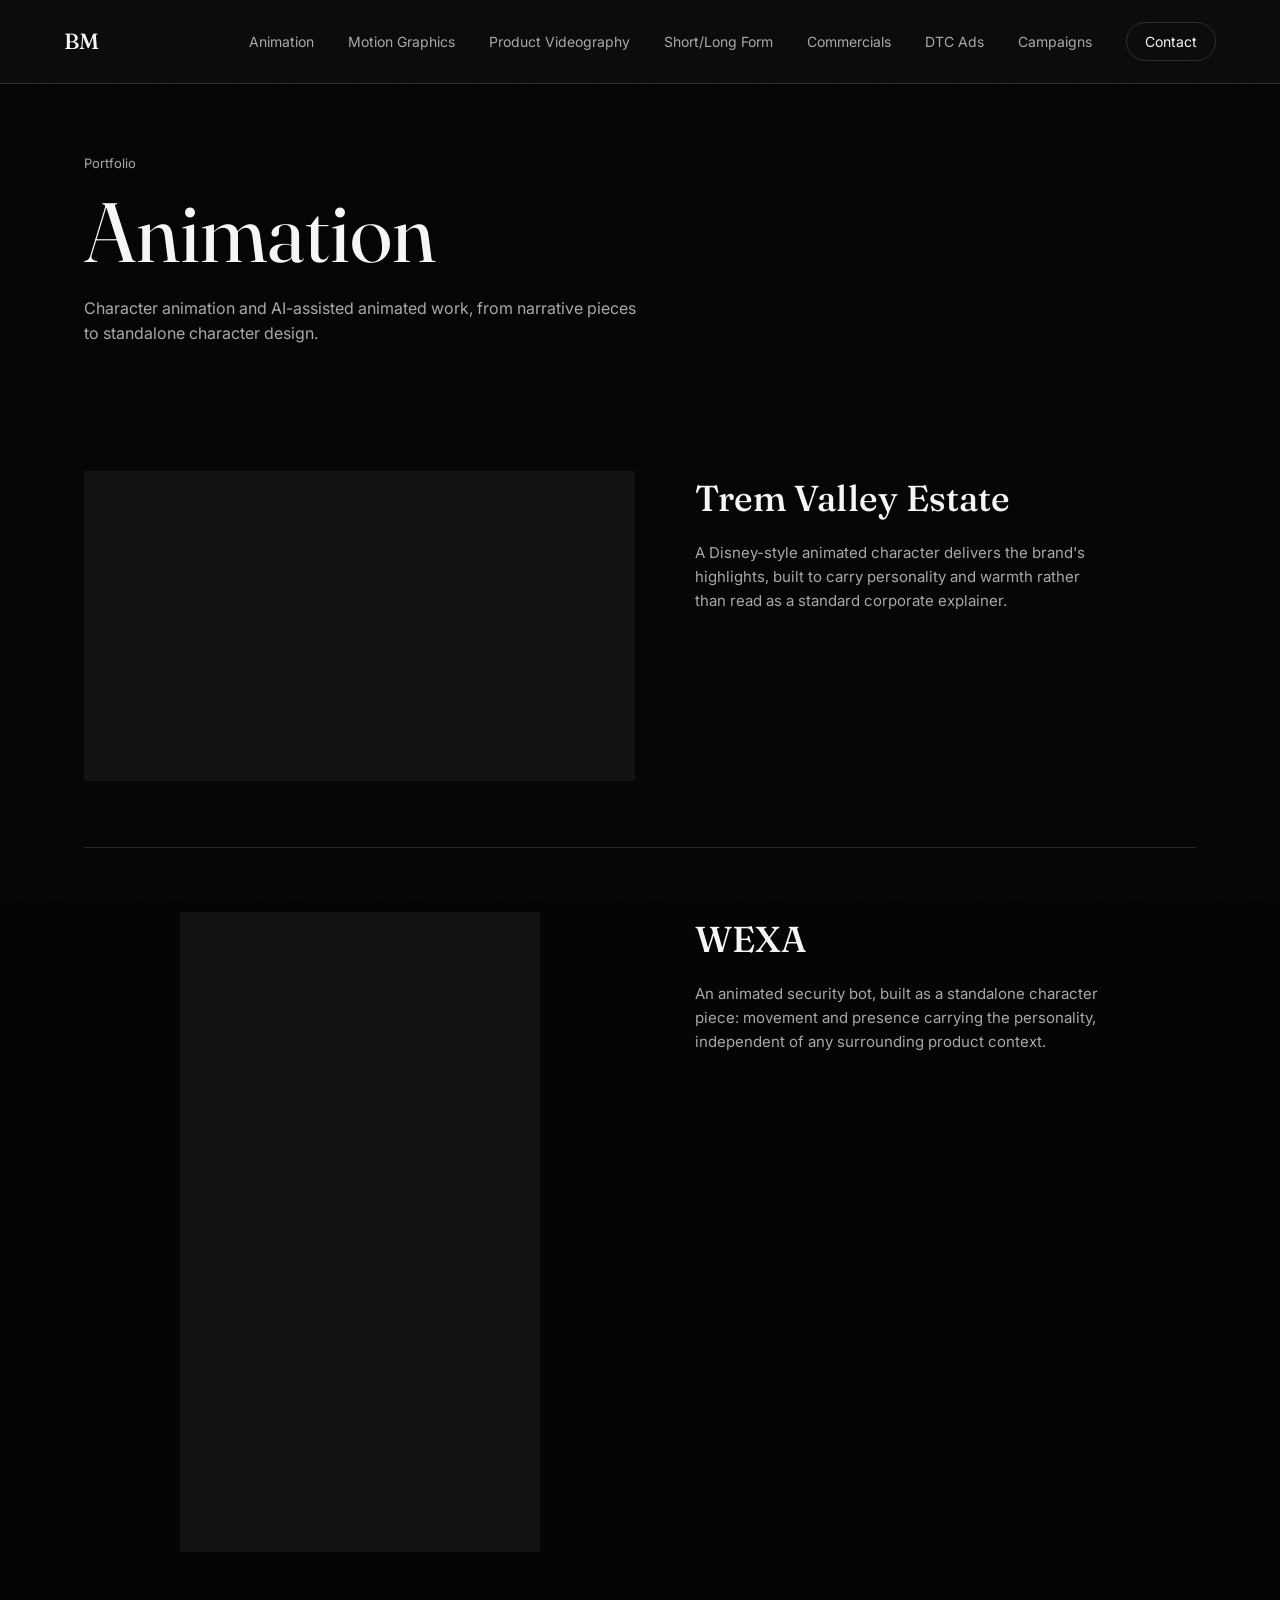
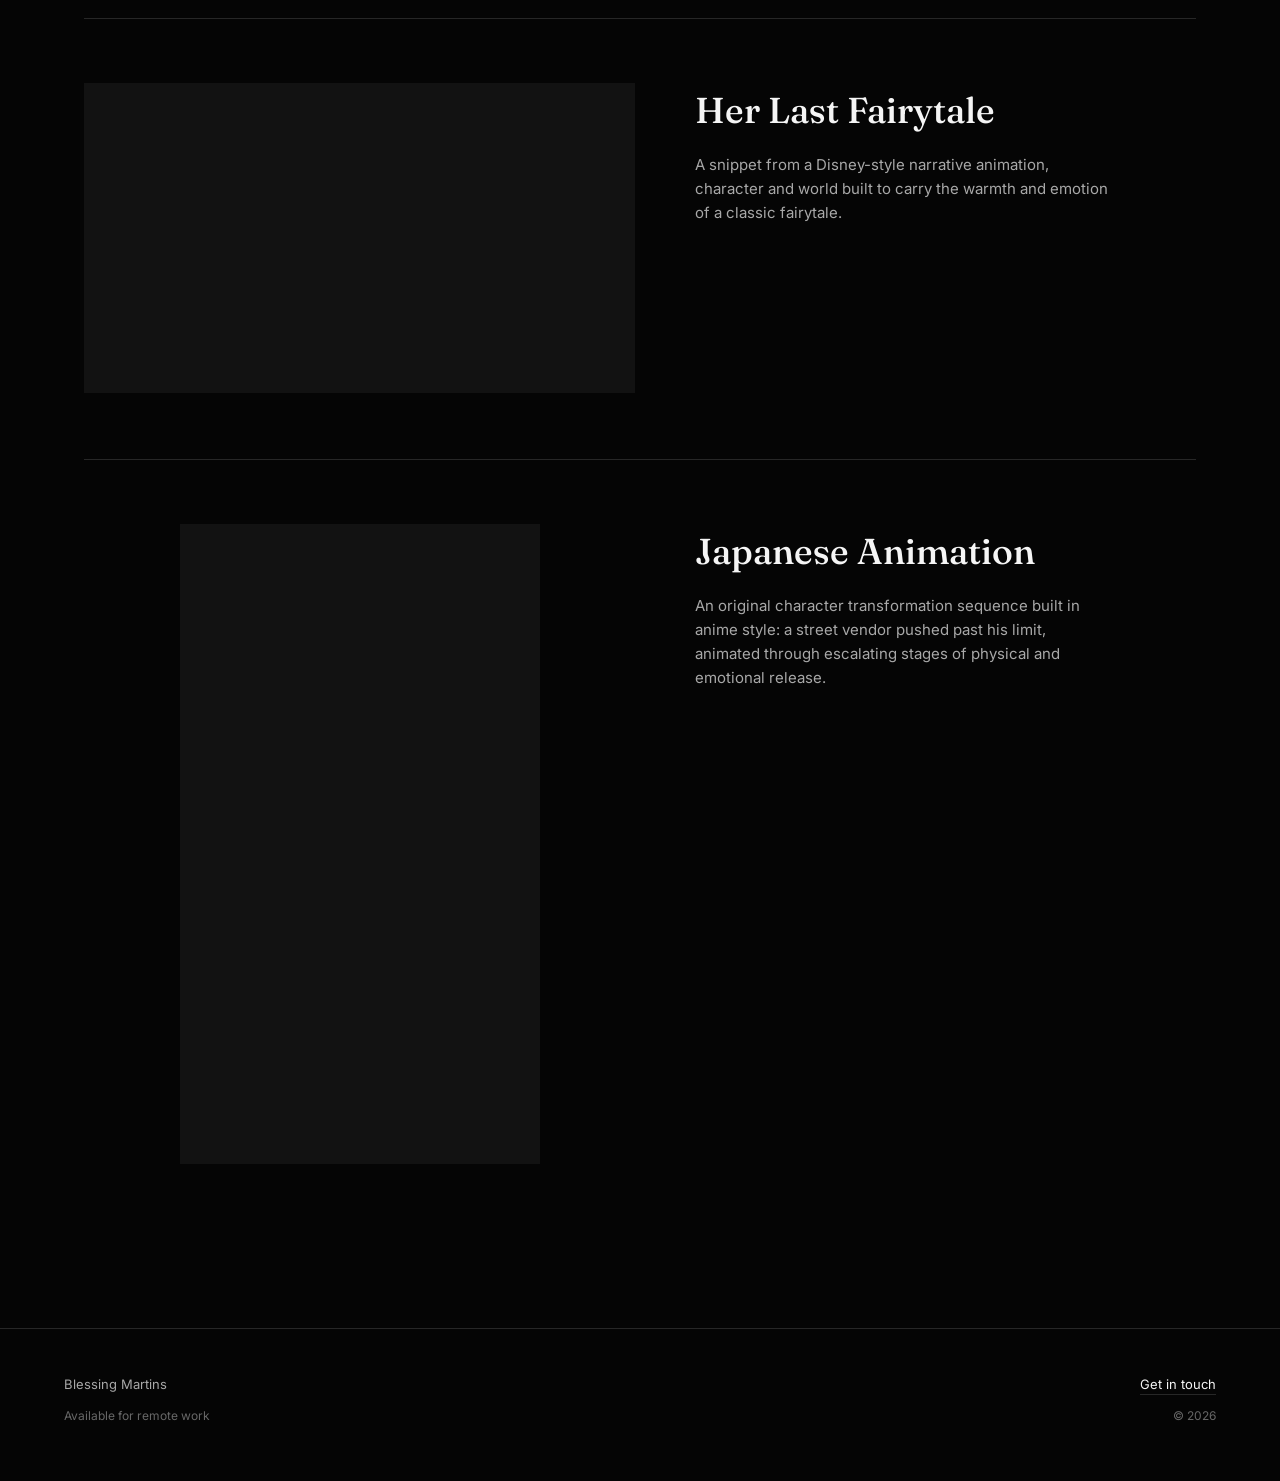
==== commit 5c9c2614: "Update animation.html" ====
--- a/animation.html
+++ b/animation.html
@@ -41,7 +41,7 @@
 <section class="work-list">
 
   <article class="work-entry">
-    <div class="embed-wrap embed-wrap--vertical">
+    <div class="embed-wrap embed-wrap--horizontal">
       <iframe src="https://www.youtube.com/embed/hdkBNmiXy6w" title="Trem Valley Estate animation" allow="accelerometer; autoplay; clipboard-write; encrypted-media; gyroscope; picture-in-picture" allowfullscreen loading="lazy"></iframe>
     </div>
     <div class="work-copy">
@@ -61,22 +61,22 @@
   </article>
 
   <article class="work-entry">
+    <div class="embed-wrap embed-wrap--horizontal">
+      <iframe src="https://www.youtube.com/embed/Scr6xDtPI-4" title="Her Last Fairytale" allow="accelerometer; autoplay; clipboard-write; encrypted-media; gyroscope; picture-in-picture" allowfullscreen loading="lazy"></iframe>
+    </div>
+    <div class="work-copy">
+      <h2>Her Last Fairytale</h2>
+      <p>A snippet from a Disney-style narrative animation, character and world built to carry the warmth and emotion of a classic fairytale.</p>
+    </div>
+  </article>
+
+  <article class="work-entry">
     <div class="embed-wrap embed-wrap--vertical">
       <iframe src="https://www.youtube.com/embed/PDfCoNoVwqo" title="Japanese Animation" allow="accelerometer; autoplay; clipboard-write; encrypted-media; gyroscope; picture-in-picture" allowfullscreen loading="lazy"></iframe>
     </div>
     <div class="work-copy">
       <h2>Japanese Animation</h2>
       <p>An original character transformation sequence built in anime style: a street vendor pushed past his limit, animated through escalating stages of physical and emotional release.</p>
-    </div>
-  </article>
-
-  <article class="work-entry">
-    <div class="embed-wrap embed-wrap--horizontal">
-      <iframe src="https://www.youtube.com/embed/Scr6xDtPI-4" title="Her Last Fairytale" allow="accelerometer; autoplay; clipboard-write; encrypted-media; gyroscope; picture-in-picture" allowfullscreen loading="lazy"></iframe>
-    </div>
-    <div class="work-copy">
-      <h2>Her Last Fairytale</h2>
-      <p>A snippet from a Disney-style narrative animation, character and world built to carry the warmth and emotion of a classic fairytale.</p>
     </div>
   </article>
 
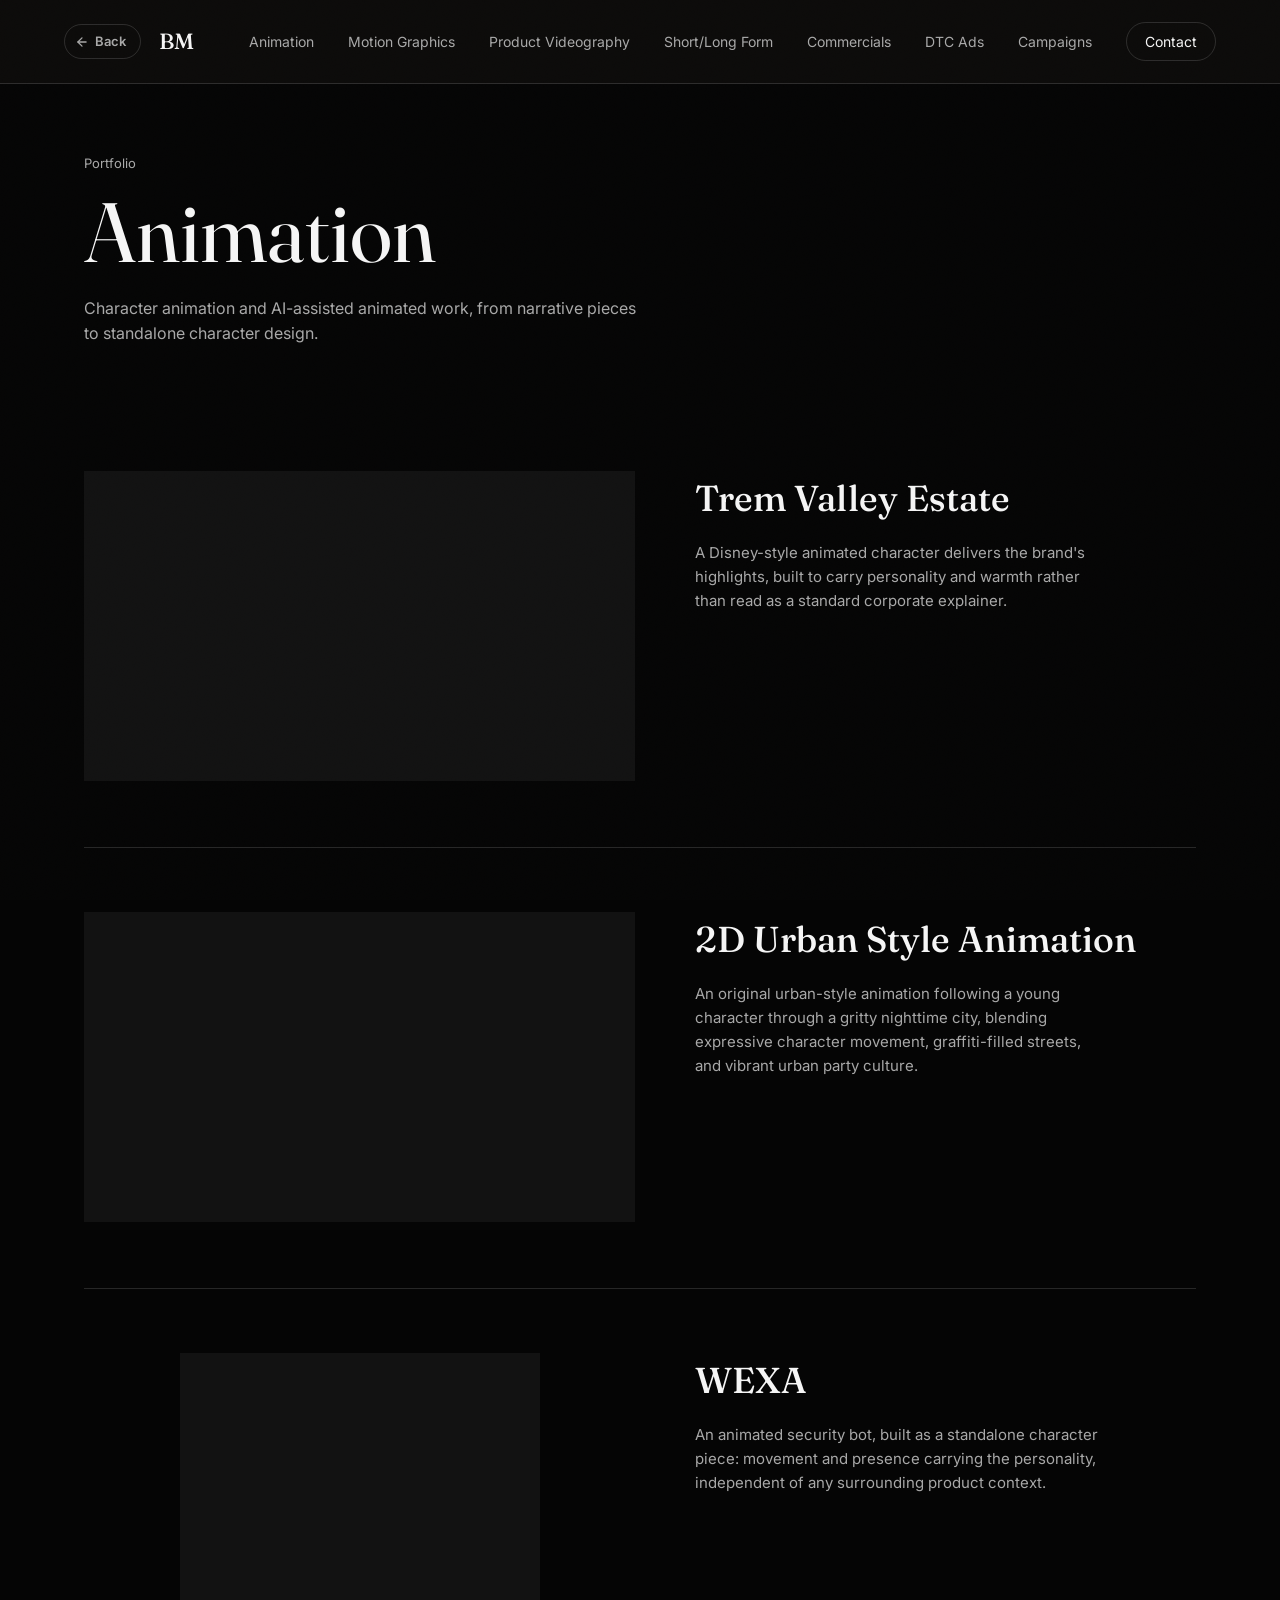
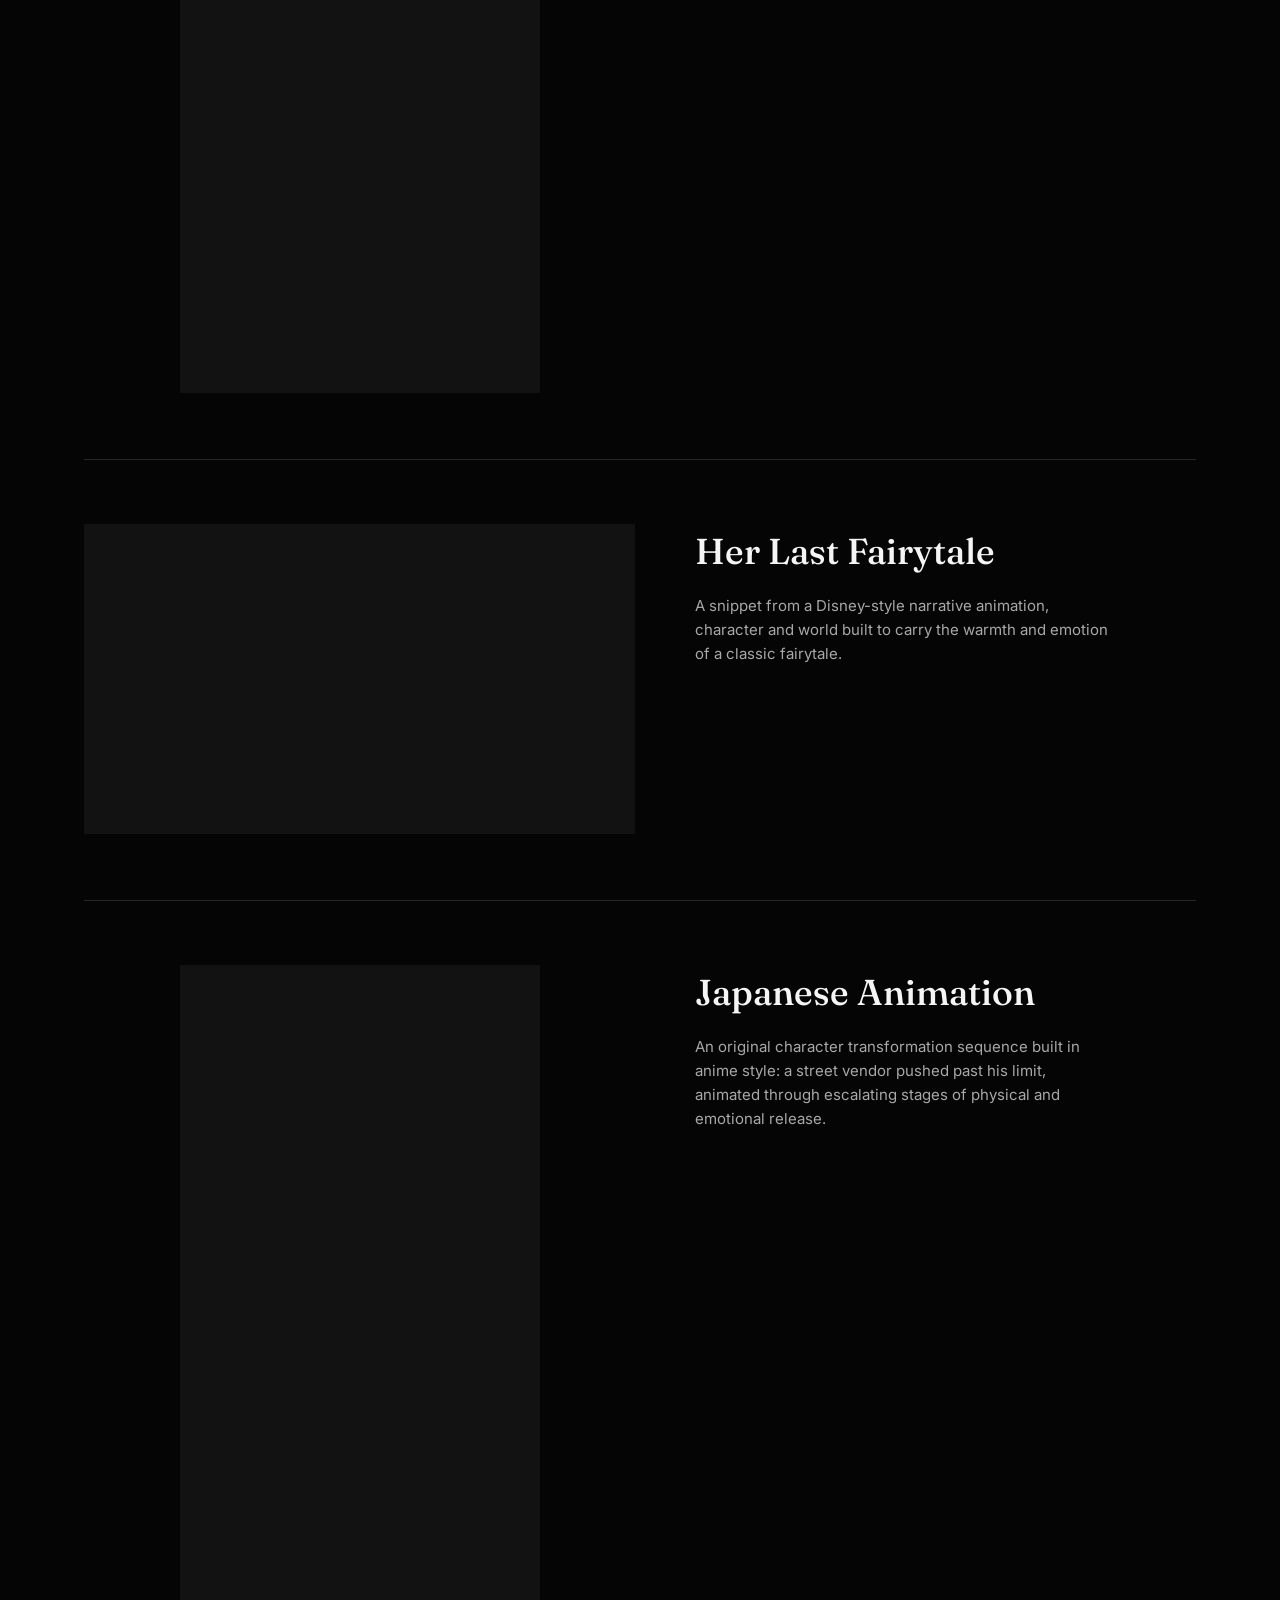
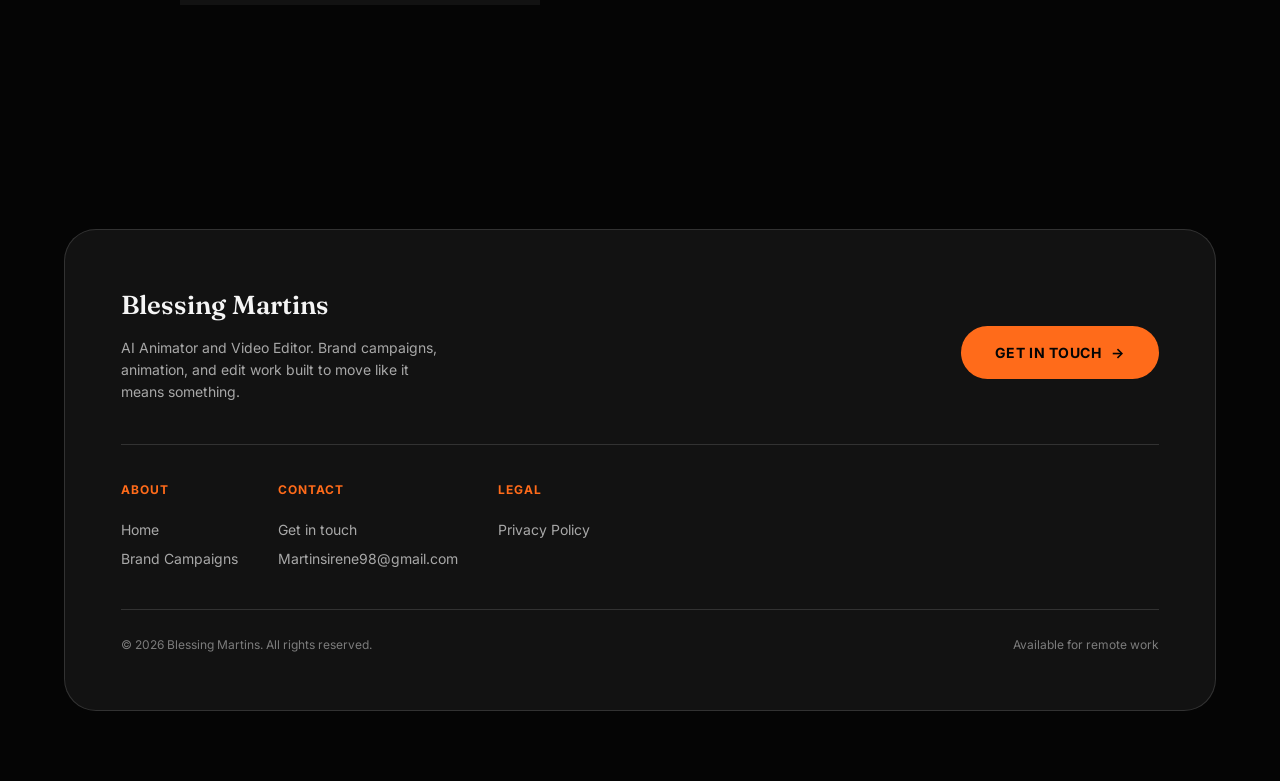
==== commit 5f41b655: "Update animation.html" ====
--- a/animation.html
+++ b/animation.html
@@ -1,11 +1,11 @@
+
 <!DOCTYPE html>
-
 <html lang="en">
 <head>
 <meta charset="UTF-8">
 <meta name="viewport" content="width=device-width, initial-scale=1.0">
 <title>Animation: Blessing Martins</title>
-<meta name="description" content="AI-assisted and character animation work, including Trem Valley Estate, WEXA, Her Last Fairytale, and an original anime-style transformation piece.">
+<meta name="description" content="AI-assisted and character animation work, including Trem Valley Estate, 2D Urban Style Animation, WEXA, Her Last Fairytale, and an original anime-style transformation piece.">
 <link rel="preconnect" href="https://fonts.googleapis.com">
 <link rel="preconnect" href="https://fonts.gstatic.com" crossorigin>
 <link href="https://fonts.googleapis.com/css2?family=Fraunces:opsz,wght@9..144,300;9..144,400;9..144,500;9..144,600&family=Inter:wght@400;500;600&display=swap" rel="stylesheet">
@@ -16,7 +16,17 @@
 <div class="grain"></div>
 
 <header class="site-nav">
-  <a href="index.html" class="nav-mark">BM</a>
+  <div class="nav-left">
+    <a href="index.html" class="nav-back">
+      <svg viewBox="0 0 24 24" fill="none" stroke="currentColor" stroke-width="2.2" stroke-linecap="round" stroke-linejoin="round">
+        <line x1="19" y1="12" x2="5" y2="12"></line>
+        <polyline points="12 19 5 12 12 5"></polyline>
+      </svg>
+      Back
+    </a>
+    <a href="index.html" class="nav-mark">BM</a>
+  </div>
+
   <nav class="nav-links">
     <a href="animation.html">Animation</a>
     <a href="motion-graphics.html">Motion Graphics</a>
@@ -27,6 +37,7 @@
     <a href="brand-campaigns.html">Campaigns</a>
     <a href="contact.html" class="nav-cta">Contact</a>
   </nav>
+
   <button class="nav-toggle" aria-label="Menu" aria-expanded="false">
     <span></span><span></span><span></span>
   </button>
@@ -40,9 +51,16 @@
 
 <section class="work-list">
 
+  <!-- Project 1: Trem Valley Estate -->
   <article class="work-entry">
     <div class="embed-wrap embed-wrap--horizontal">
-      <iframe src="https://www.youtube.com/embed/hdkBNmiXy6w" title="Trem Valley Estate animation" allow="accelerometer; autoplay; clipboard-write; encrypted-media; gyroscope; picture-in-picture" allowfullscreen loading="lazy"></iframe>
+      <iframe
+        src="https://www.youtube.com/embed/hdkBNmiXy6w"
+        title="Trem Valley Estate animation"
+        allow="accelerometer; autoplay; clipboard-write; encrypted-media; gyroscope; picture-in-picture"
+        allowfullscreen
+        loading="lazy">
+      </iframe>
     </div>
     <div class="work-copy">
       <h2>Trem Valley Estate</h2>
@@ -50,9 +68,33 @@
     </div>
   </article>
 
+  <!-- Project 2: 2D Urban Style Animation -->
+  <article class="work-entry">
+    <div class="embed-wrap embed-wrap--horizontal">
+      <iframe
+        src="https://www.youtube.com/embed/_tEUHASojFs"
+        title="2D Urban Style Animation"
+        allow="accelerometer; autoplay; clipboard-write; encrypted-media; gyroscope; picture-in-picture"
+        allowfullscreen
+        loading="lazy">
+      </iframe>
+    </div>
+    <div class="work-copy">
+      <h2>2D Urban Style Animation</h2>
+      <p>An original urban-style animation following a young character through a gritty nighttime city, blending expressive character movement, graffiti-filled streets, and vibrant urban party culture.</p>
+    </div>
+  </article>
+
+  <!-- Project 3: WEXA -->
   <article class="work-entry">
     <div class="embed-wrap embed-wrap--vertical">
-      <iframe src="https://www.youtube.com/embed/DHwk0yoOimU" title="WEXA animation" allow="accelerometer; autoplay; clipboard-write; encrypted-media; gyroscope; picture-in-picture" allowfullscreen loading="lazy"></iframe>
+      <iframe
+        src="https://www.youtube.com/embed/DHwk0yoOimU"
+        title="WEXA animation"
+        allow="accelerometer; autoplay; clipboard-write; encrypted-media; gyroscope; picture-in-picture"
+        allowfullscreen
+        loading="lazy">
+      </iframe>
     </div>
     <div class="work-copy">
       <h2>WEXA</h2>
@@ -60,9 +102,16 @@
     </div>
   </article>
 
+  <!-- Project 4: Her Last Fairytale -->
   <article class="work-entry">
     <div class="embed-wrap embed-wrap--horizontal">
-      <iframe src="https://www.youtube.com/embed/Scr6xDtPI-4" title="Her Last Fairytale" allow="accelerometer; autoplay; clipboard-write; encrypted-media; gyroscope; picture-in-picture" allowfullscreen loading="lazy"></iframe>
+      <iframe
+        src="https://www.youtube.com/embed/Scr6xDtPI-4"
+        title="Her Last Fairytale"
+        allow="accelerometer; autoplay; clipboard-write; encrypted-media; gyroscope; picture-in-picture"
+        allowfullscreen
+        loading="lazy">
+      </iframe>
     </div>
     <div class="work-copy">
       <h2>Her Last Fairytale</h2>
@@ -70,9 +119,16 @@
     </div>
   </article>
 
+  <!-- Project 5: Japanese Animation -->
   <article class="work-entry">
     <div class="embed-wrap embed-wrap--vertical">
-      <iframe src="https://www.youtube.com/embed/PDfCoNoVwqo" title="Japanese Animation" allow="accelerometer; autoplay; clipboard-write; encrypted-media; gyroscope; picture-in-picture" allowfullscreen loading="lazy"></iframe>
+      <iframe
+        src="https://www.youtube.com/embed/PDfCoNoVwqo"
+        title="Japanese Animation"
+        allow="accelerometer; autoplay; clipboard-write; encrypted-media; gyroscope; picture-in-picture"
+        allowfullscreen
+        loading="lazy">
+      </iframe>
     </div>
     <div class="work-copy">
       <h2>Japanese Animation</h2>
@@ -83,13 +139,40 @@
 </section>
 
 <footer class="site-footer">
-  <div class="footer-row">
-    <span>Blessing Martins</span>
-    <a href="contact.html">Get in touch</a>
-  </div>
-  <div class="footer-row footer-sub">
-    <span>Available for remote work</span>
-    <span>© 2026</span>
+  <div class="footer-card">
+
+    <div class="footer-top">
+      <div class="footer-about">
+        <h3>Blessing Martins</h3>
+        <p>AI Animator and Video Editor. Brand campaigns, animation, and edit work built to move like it means something.</p>
+      </div>
+      <a href="contact.html" class="btn-solid footer-cta">Get in touch</a>
+    </div>
+
+    <div class="footer-sections">
+      <div class="footer-section">
+        <h4>About</h4>
+        <a href="index.html">Home</a>
+        <a href="brand-campaigns.html">Brand Campaigns</a>
+      </div>
+
+      <div class="footer-section">
+        <h4>Contact</h4>
+        <a href="contact.html">Get in touch</a>
+        <a href="mailto:Martinsirene98@gmail.com">Martinsirene98@gmail.com</a>
+      </div>
+
+      <div class="footer-section">
+        <h4>Legal</h4>
+        <a href="privacy-policy.html">Privacy Policy</a>
+      </div>
+    </div>
+
+    <div class="footer-legal">
+      <span>© 2026 Blessing Martins. All rights reserved.</span>
+      <span>Available for remote work</span>
+    </div>
+
   </div>
 </footer>
 
--- a/styles.css
+++ b/styles.css
@@ -70,6 +70,33 @@
   font-size: 22px;
   font-weight: 500;
   letter-spacing: 0.02em;
+}
+
+.nav-left{
+  display: flex;
+  align-items: center;
+  gap: 18px;
+}
+
+.nav-back{
+  display: inline-flex;
+  align-items: center;
+  gap: 6px;
+  font-size: 13px;
+  font-weight: 600;
+  color: var(--grey);
+  padding: 7px 14px 7px 10px;
+  border: 1px solid var(--line);
+  border-radius: 999px;
+  transition: border-color 0.2s ease, color 0.2s ease;
+}
+.nav-back:hover{
+  border-color: var(--rust-bright);
+  color: var(--rust-bright);
+}
+.nav-back svg{
+  width: 14px; height: 14px;
+  display: block;
 }
 
 .nav-links{
@@ -279,11 +306,11 @@
   font-size: clamp(24px, 3.4vw, 40px);
   font-weight: 300;
   line-height: 1.35;
-  color: var(--grey);
+  color: #E8E8E8;
 }
 .bio-text .w{
   display: inline-block;
-  opacity: 0.38;
+  opacity: 0.55;
   transition: opacity 0.4s ease, color 0.4s ease;
 }
 .bio-text.revealed .w{
@@ -483,22 +510,84 @@
    FOOTER
    ============================================ */
 .site-footer{
-  padding: 40px var(--edge) 50px;
-  border-top: 1px solid var(--line);
-  font-size: 13px;
-  color: var(--grey);
-}
-.footer-row{
+  padding: 60px var(--edge) 70px;
+}
+.footer-card{
   max-width: var(--maxw); margin: 0 auto;
-  display: flex; justify-content: space-between;
-  padding: 6px 0;
-}
-.footer-row a{
+  background: var(--panel);
+  border: 1px solid var(--line);
+  border-radius: 32px;
+  padding: clamp(32px, 5vw, 56px);
+}
+.footer-top{
+  display: flex;
+  flex-wrap: wrap;
+  align-items: flex-start;
+  justify-content: space-between;
+  gap: 32px;
+  padding-bottom: 40px;
+  border-bottom: 1px solid var(--line);
+}
+.footer-about h3{
+  font-family: var(--serif);
+  font-size: 26px;
+  font-weight: 600;
+  margin-bottom: 12px;
+}
+.footer-about p{
+  font-size: 14px;
+  color: var(--grey);
+  line-height: 1.6;
+  max-width: 36ch;
+}
+.footer-cta{
+  flex-shrink: 0;
+}
+.footer-sections{
+  display: flex;
+  flex-wrap: wrap;
+  gap: 40px;
+  padding: 36px 0;
+  border-bottom: 1px solid var(--line);
+}
+.footer-section h4{
+  font-size: 12px;
+  font-weight: 700;
+  letter-spacing: 0.08em;
+  text-transform: uppercase;
+  color: var(--rust-bright);
+  margin-bottom: 16px;
+}
+.footer-section a{
+  display: block;
+  font-size: 14px;
+  color: var(--grey);
+  transition: color 0.2s ease;
+  padding: 4px 0;
+}
+.footer-section a:hover{
   color: var(--cream);
-  border-bottom: 1px solid var(--line);
-}
-.footer-row a:hover{ border-color: var(--rust-bright); }
-.footer-sub{ color: var(--grey); opacity: 0.6; font-size: 12px; }
+}
+.footer-legal{
+  padding-top: 26px;
+  display: flex;
+  flex-wrap: wrap;
+  justify-content: space-between;
+  gap: 12px;
+  font-size: 12px;
+  color: var(--grey);
+  opacity: 0.7;
+}
+.footer-legal a{
+  color: var(--grey);
+}
+.footer-legal a:hover{
+  color: var(--rust-bright);
+}
+.footer-legal-links{
+  display: flex;
+  gap: 20px;
+}
 
 /* ============================================
    YOUTUBE EMBEDS
@@ -558,6 +647,31 @@
   font-size: 16px;
   color: var(--grey);
   line-height: 1.6;
+}
+
+/* ============================================
+   LEGAL BODY
+   ============================================ */
+.legal-body{
+  max-width: 720px; margin: 0 auto;
+  padding: 0 var(--edge) 120px;
+}
+.legal-inner h2{
+  font-family: var(--serif);
+  font-weight: 600;
+  font-size: 22px;
+  margin: 40px 0 14px;
+}
+.legal-inner h2:first-child{
+  margin-top: 0;
+}
+.legal-inner p{
+  font-size: 15px;
+  line-height: 1.65;
+  color: var(--grey);
+}
+.legal-inner a{
+  color: var(--rust-bright);
 }
 
 /* ============================================
@@ -731,6 +845,123 @@
   color: var(--grey);
   line-height: 1.55;
   max-width: 46ch;
+}
+
+/* ============================================
+   INQUIRY FORM
+   ============================================ */
+.inquiry{
+  border-top: 1px solid var(--line);
+  padding: 90px var(--edge) 140px;
+}
+.inquiry-inner{
+  max-width: 640px;
+  margin: 0 auto;
+}
+.inquiry-inner h2{
+  font-family: var(--serif);
+  font-weight: 500;
+  font-size: clamp(30px, 4vw, 42px);
+  margin-bottom: 14px;
+}
+.inquiry-note{
+  font-size: 15px;
+  color: var(--grey);
+  margin-bottom: 44px;
+  max-width: 50ch;
+}
+.inquiry-form{
+  display: flex;
+  flex-direction: column;
+  gap: 22px;
+  background: var(--panel);
+  border: 1px solid var(--line);
+  border-radius: 28px;
+  padding: clamp(24px, 4vw, 44px);
+}
+.form-row{
+  display: flex;
+  flex-direction: column;
+  gap: 8px;
+}
+.form-row label{
+  font-size: 13px;
+  font-weight: 600;
+  letter-spacing: 0.02em;
+  color: var(--grey);
+}
+.form-row input,
+.form-row select,
+.form-row textarea{
+  background: var(--panel);
+  border: 1px solid var(--line);
+  border-radius: 14px;
+  padding: 14px 18px;
+  font-family: var(--sans);
+  font-size: 15px;
+  color: var(--cream);
+  transition: border-color 0.2s ease, background 0.2s ease;
+  appearance: none;
+}
+.form-row select{
+  background-image: url("data:image/svg+xml,%3Csvg xmlns='http://www.w3.org/2000/svg' viewBox='0 0 24 24' fill='none' stroke='%23A8A8A8' stroke-width='2' stroke-linecap='round' stroke-linejoin='round'%3E%3Cpolyline points='6 9 12 15 18 9'%3E%3C/polyline%3E%3C/svg%3E");
+  background-repeat: no-repeat;
+  background-position: right 16px center;
+  background-size: 18px;
+  padding-right: 44px;
+}
+.form-row textarea{
+  resize: vertical;
+  min-height: 120px;
+  font-family: var(--sans);
+}
+.form-row input:focus,
+.form-row select:focus,
+.form-row textarea:focus{
+  outline: none;
+  border-color: var(--rust-bright);
+  background: var(--panel-2);
+}
+.inquiry-form .btn-solid{
+  margin-top: 10px;
+  align-self: flex-start;
+  border: none;
+  cursor: pointer;
+  font-family: var(--sans);
+}
+
+.inquiry-direct{
+  display: flex;
+  align-items: center;
+  gap: 18px;
+  margin-top: 28px;
+  padding: 20px 24px;
+  border: 1px solid var(--line);
+  border-radius: 20px;
+}
+.inquiry-direct-icon{
+  width: 40px; height: 40px;
+  flex-shrink: 0;
+  display: flex; align-items: center; justify-content: center;
+  border-radius: 999px;
+  background: rgba(255,107,26,0.12);
+  color: var(--rust-bright);
+  font-size: 17px;
+}
+.inquiry-direct h4{
+  font-size: 12px;
+  font-weight: 700;
+  letter-spacing: 0.06em;
+  text-transform: uppercase;
+  color: var(--grey);
+  margin-bottom: 4px;
+}
+.inquiry-direct a{
+  font-size: 15px;
+  color: var(--cream);
+}
+.inquiry-direct a:hover{
+  color: var(--rust-bright);
 }
 
 /* ============================================
@@ -761,4 +992,8 @@
 
   .work-entry{ grid-template-columns: 1fr; gap: 28px; }
   .work-entry--pair{ grid-template-columns: 1fr; }
-}
+
+  .footer-top{ flex-direction: column; }
+  .footer-sections{ gap: 28px; }
+  .footer-legal{ flex-direction: column; align-items: flex-start; }
+}
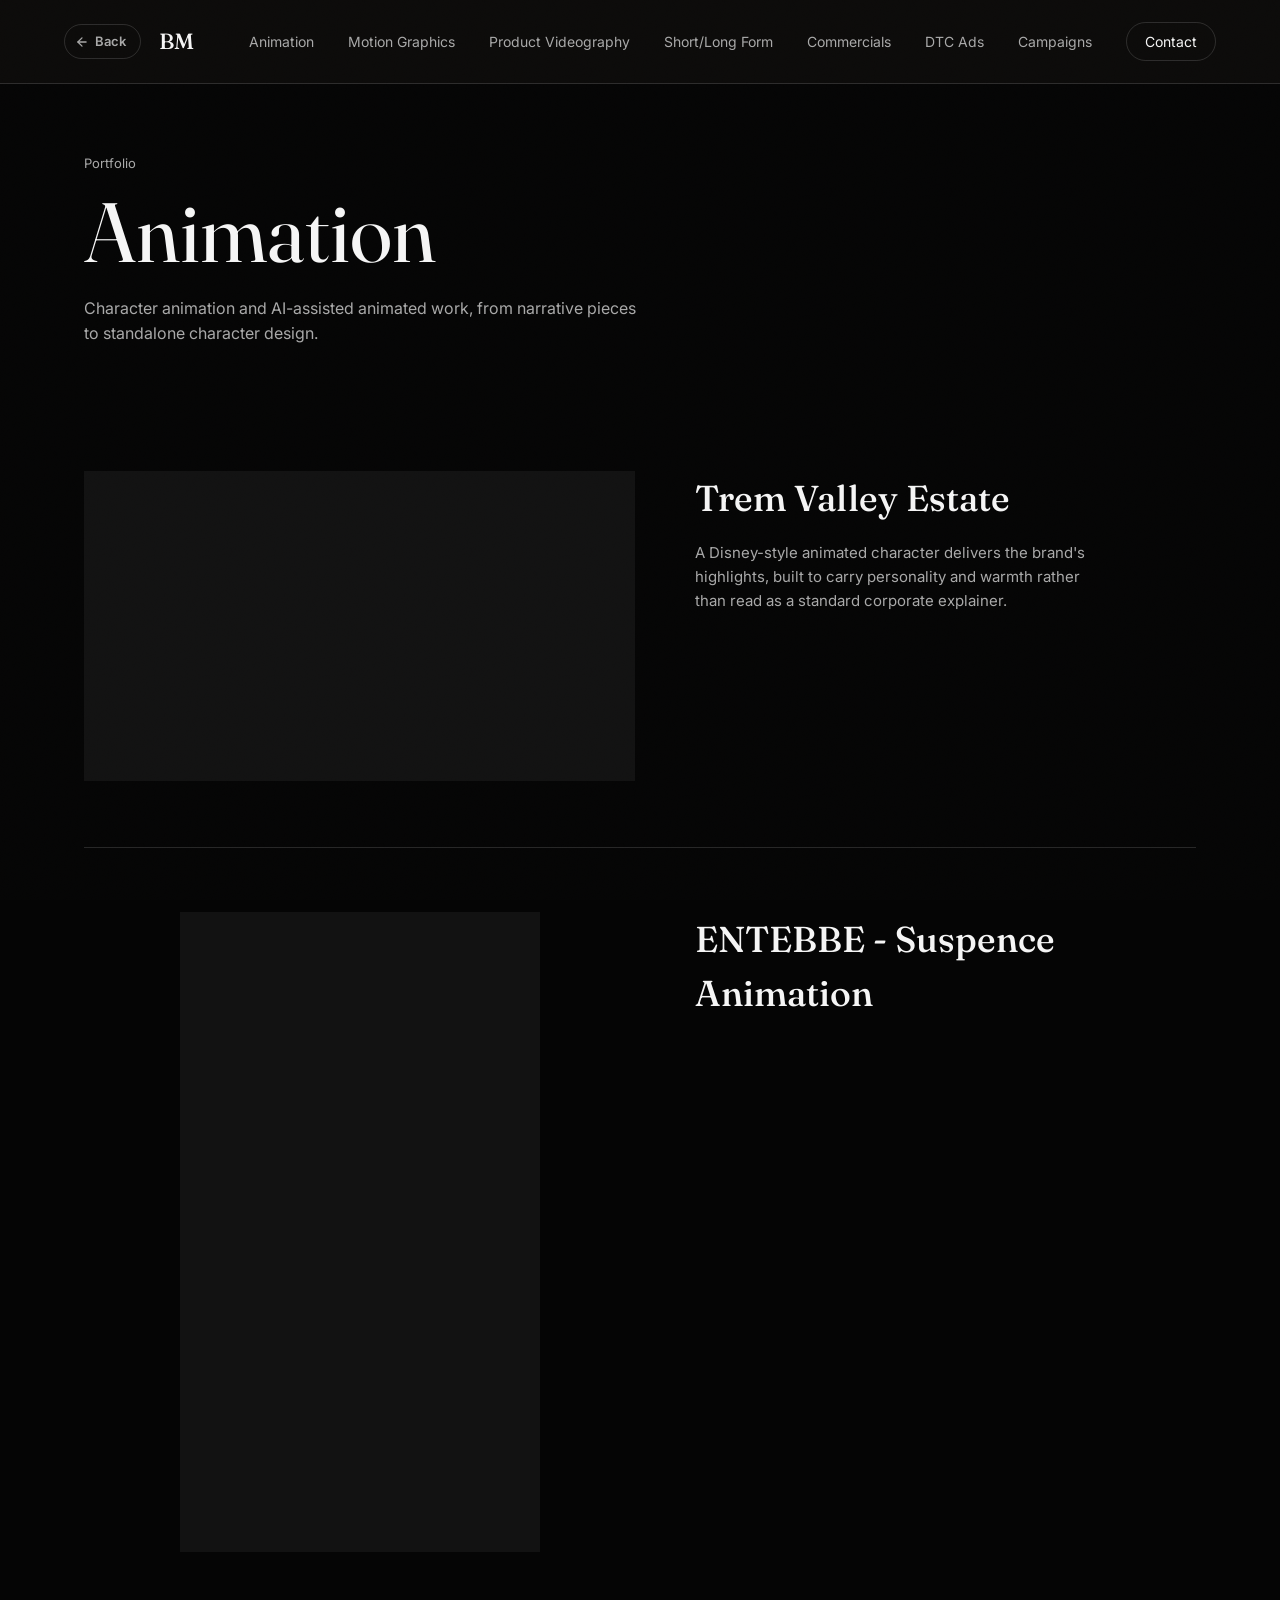
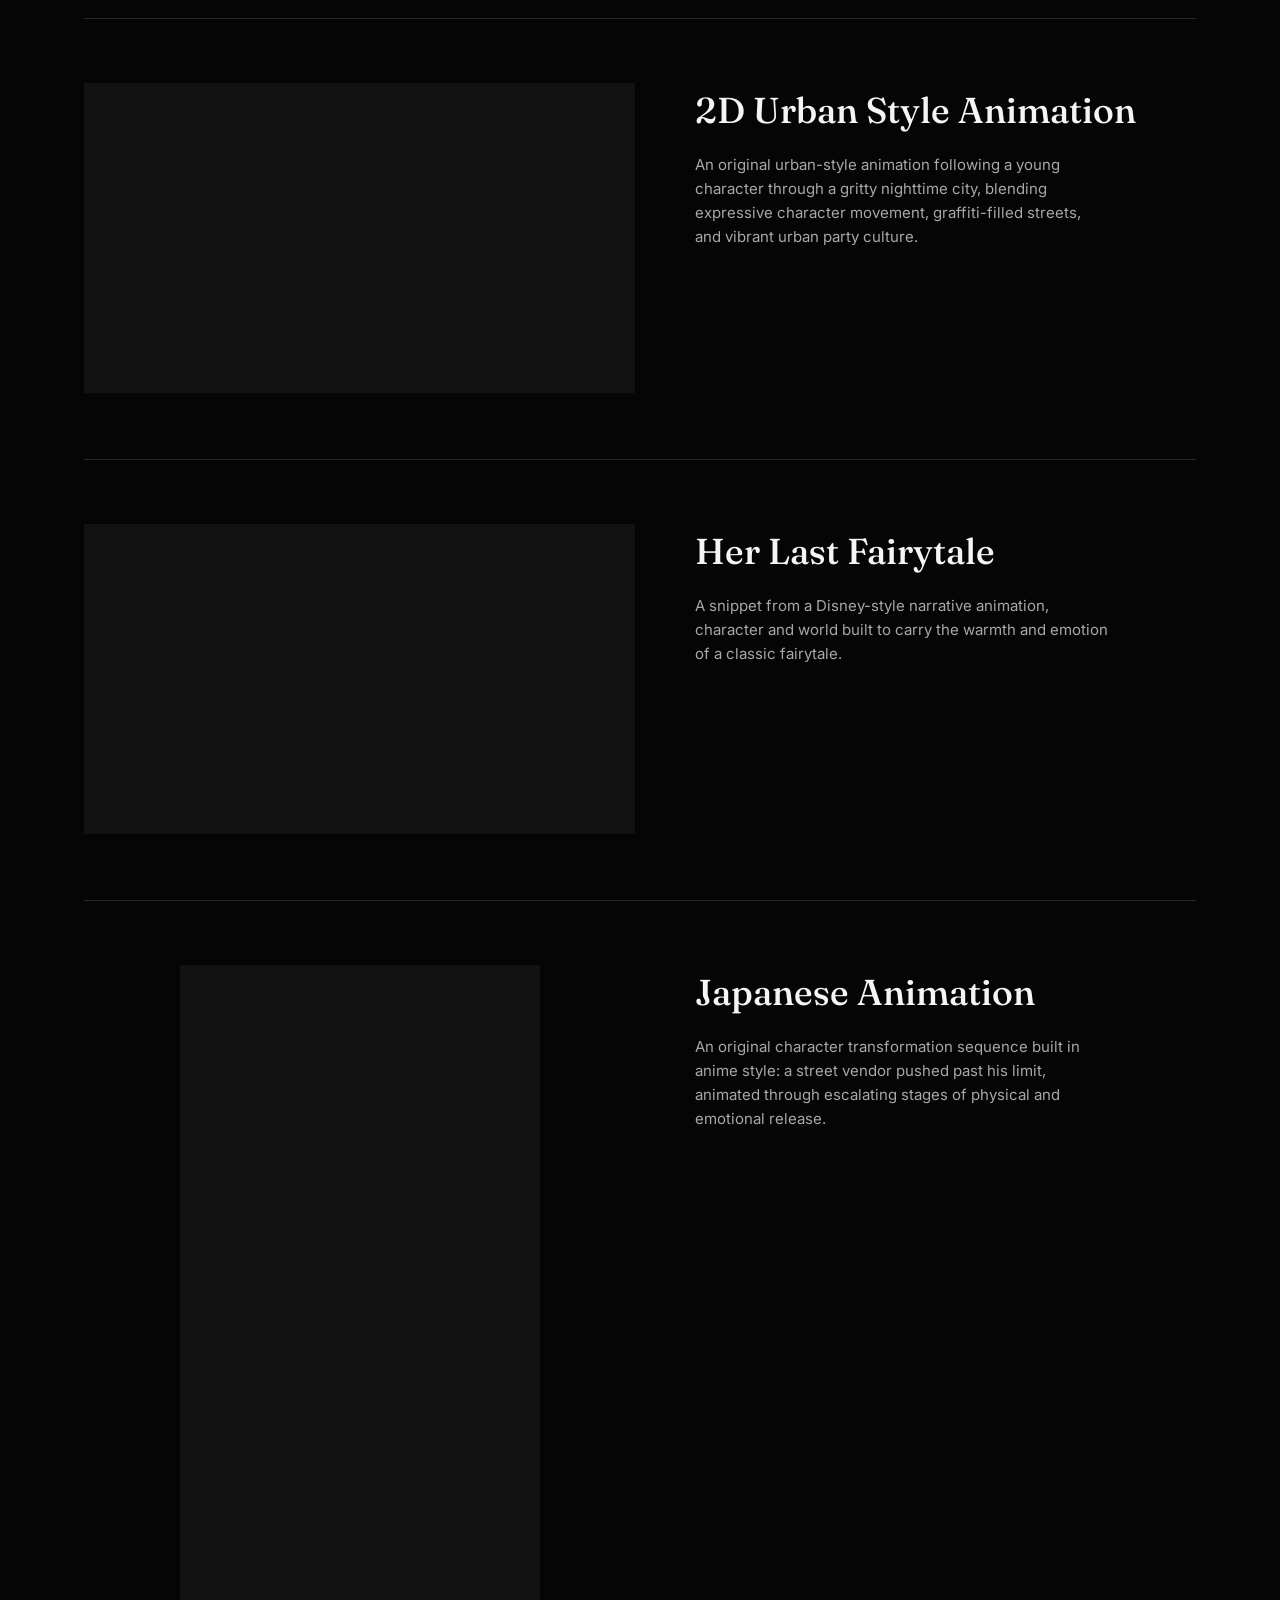
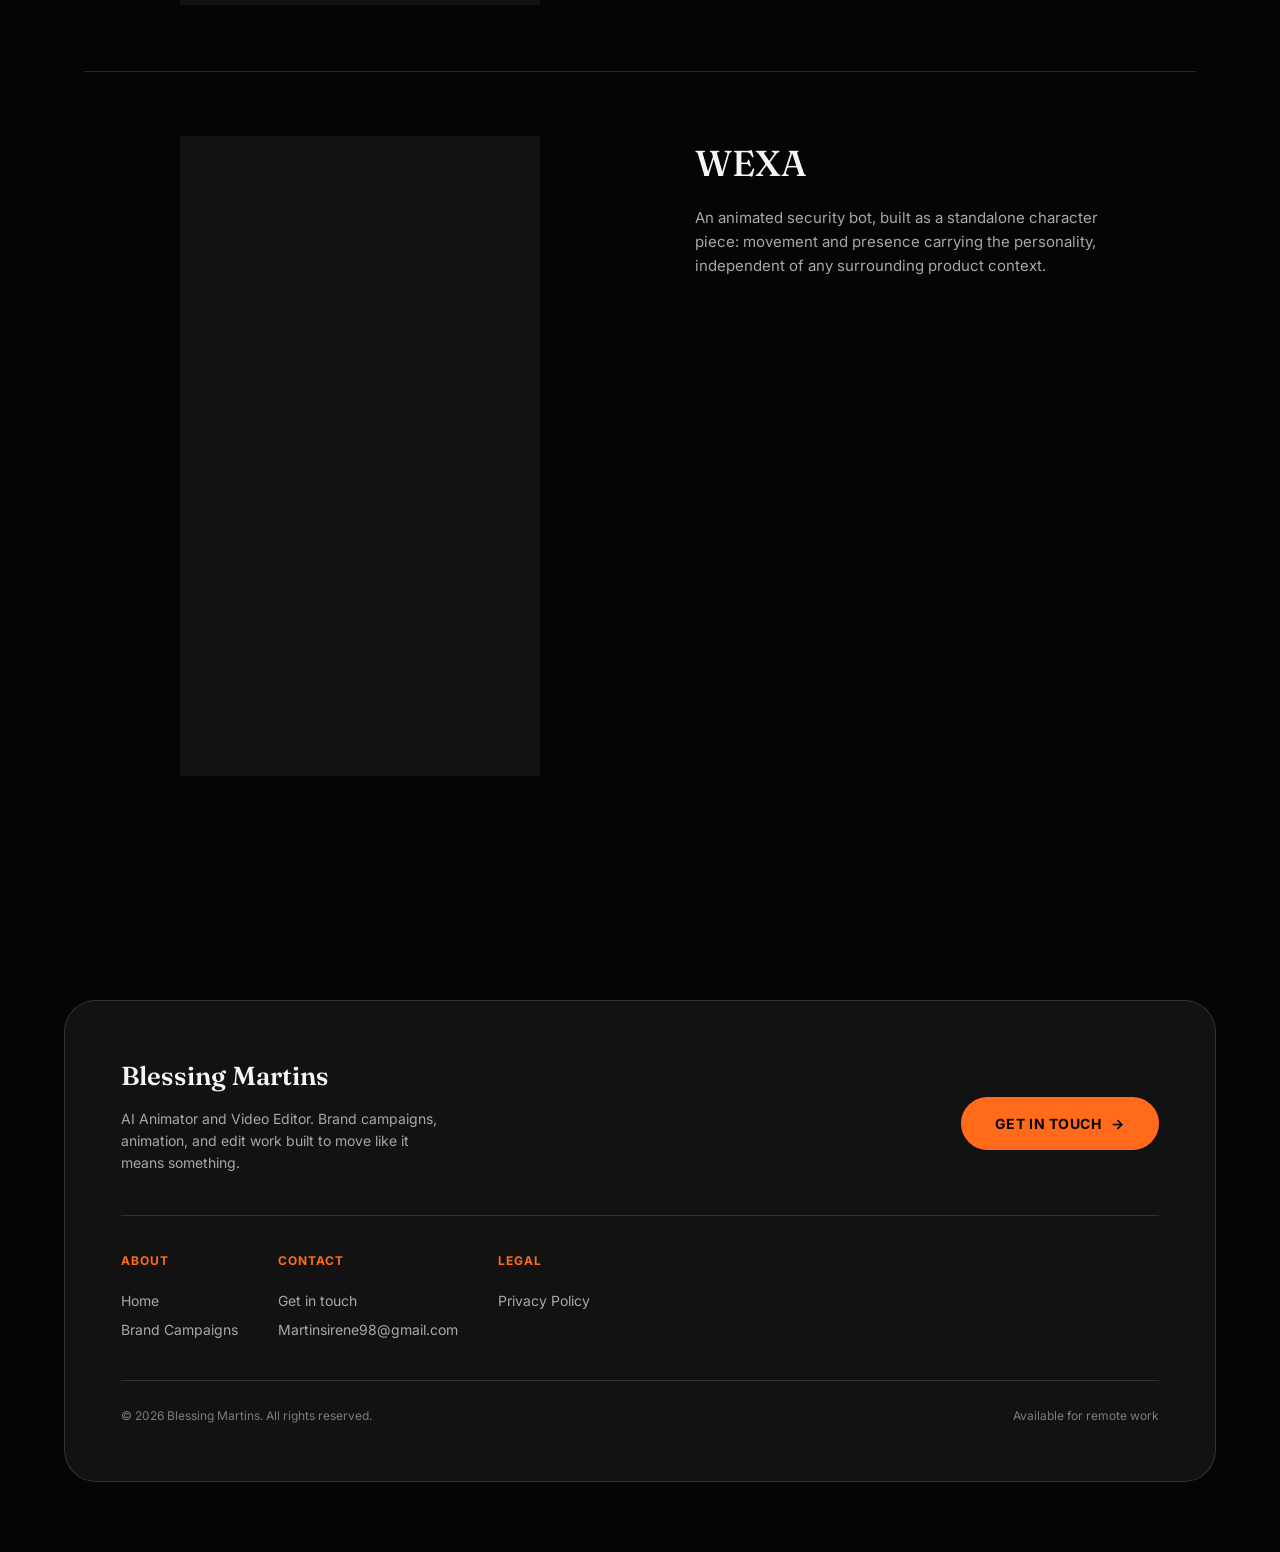
==== commit 378752ac: "Update animation.html" ====
--- a/animation.html
+++ b/animation.html
@@ -1,11 +1,10 @@
-
 <!DOCTYPE html>
 <html lang="en">
 <head>
 <meta charset="UTF-8">
 <meta name="viewport" content="width=device-width, initial-scale=1.0">
 <title>Animation: Blessing Martins</title>
-<meta name="description" content="AI-assisted and character animation work, including Trem Valley Estate, 2D Urban Style Animation, WEXA, Her Last Fairytale, and an original anime-style transformation piece.">
+<meta name="description" content="AI-assisted and character animation work, including Trem Valley Estate, ENTEBBE Suspence Animation, 2D Urban Style Animation, Her Last Fairytale, and an original anime-style transformation piece.">
 <link rel="preconnect" href="https://fonts.googleapis.com">
 <link rel="preconnect" href="https://fonts.gstatic.com" crossorigin>
 <link href="https://fonts.googleapis.com/css2?family=Fraunces:opsz,wght@9..144,300;9..144,400;9..144,500;9..144,600&family=Inter:wght@400;500;600&display=swap" rel="stylesheet">
@@ -68,7 +67,23 @@
     </div>
   </article>
 
-  <!-- Project 2: 2D Urban Style Animation -->
+  <!-- Project 2: ENTEBBE - Suspence Animation -->
+  <article class="work-entry">
+    <div class="embed-wrap embed-wrap--vertical">
+      <iframe
+        src="https://www.youtube.com/embed/Dea5ZP7dP3Q"
+        title="ENTEBBE - Suspence animation"
+        allow="accelerometer; autoplay; clipboard-write; encrypted-media; gyroscope; picture-in-picture"
+        allowfullscreen
+        loading="lazy">
+      </iframe>
+    </div>
+    <div class="work-copy">
+      <h2>ENTEBBE - Suspence Animation</h2>
+    </div>
+  </article>
+
+  <!-- Project 3: 2D Urban Style Animation -->
   <article class="work-entry">
     <div class="embed-wrap embed-wrap--horizontal">
       <iframe
@@ -82,23 +97,6 @@
     <div class="work-copy">
       <h2>2D Urban Style Animation</h2>
       <p>An original urban-style animation following a young character through a gritty nighttime city, blending expressive character movement, graffiti-filled streets, and vibrant urban party culture.</p>
-    </div>
-  </article>
-
-  <!-- Project 3: WEXA -->
-  <article class="work-entry">
-    <div class="embed-wrap embed-wrap--vertical">
-      <iframe
-        src="https://www.youtube.com/embed/DHwk0yoOimU"
-        title="WEXA animation"
-        allow="accelerometer; autoplay; clipboard-write; encrypted-media; gyroscope; picture-in-picture"
-        allowfullscreen
-        loading="lazy">
-      </iframe>
-    </div>
-    <div class="work-copy">
-      <h2>WEXA</h2>
-      <p>An animated security bot, built as a standalone character piece: movement and presence carrying the personality, independent of any surrounding product context.</p>
     </div>
   </article>
 
@@ -133,6 +131,23 @@
     <div class="work-copy">
       <h2>Japanese Animation</h2>
       <p>An original character transformation sequence built in anime style: a street vendor pushed past his limit, animated through escalating stages of physical and emotional release.</p>
+    </div>
+  </article>
+
+  <!-- Project 6: WEXA -->
+  <article class="work-entry">
+    <div class="embed-wrap embed-wrap--vertical">
+      <iframe
+        src="https://www.youtube.com/embed/DHwk0yoOimU"
+        title="WEXA animation"
+        allow="accelerometer; autoplay; clipboard-write; encrypted-media; gyroscope; picture-in-picture"
+        allowfullscreen
+        loading="lazy">
+      </iframe>
+    </div>
+    <div class="work-copy">
+      <h2>WEXA</h2>
+      <p>An animated security bot, built as a standalone character piece: movement and presence carrying the personality, independent of any surrounding product context.</p>
     </div>
   </article>
 
